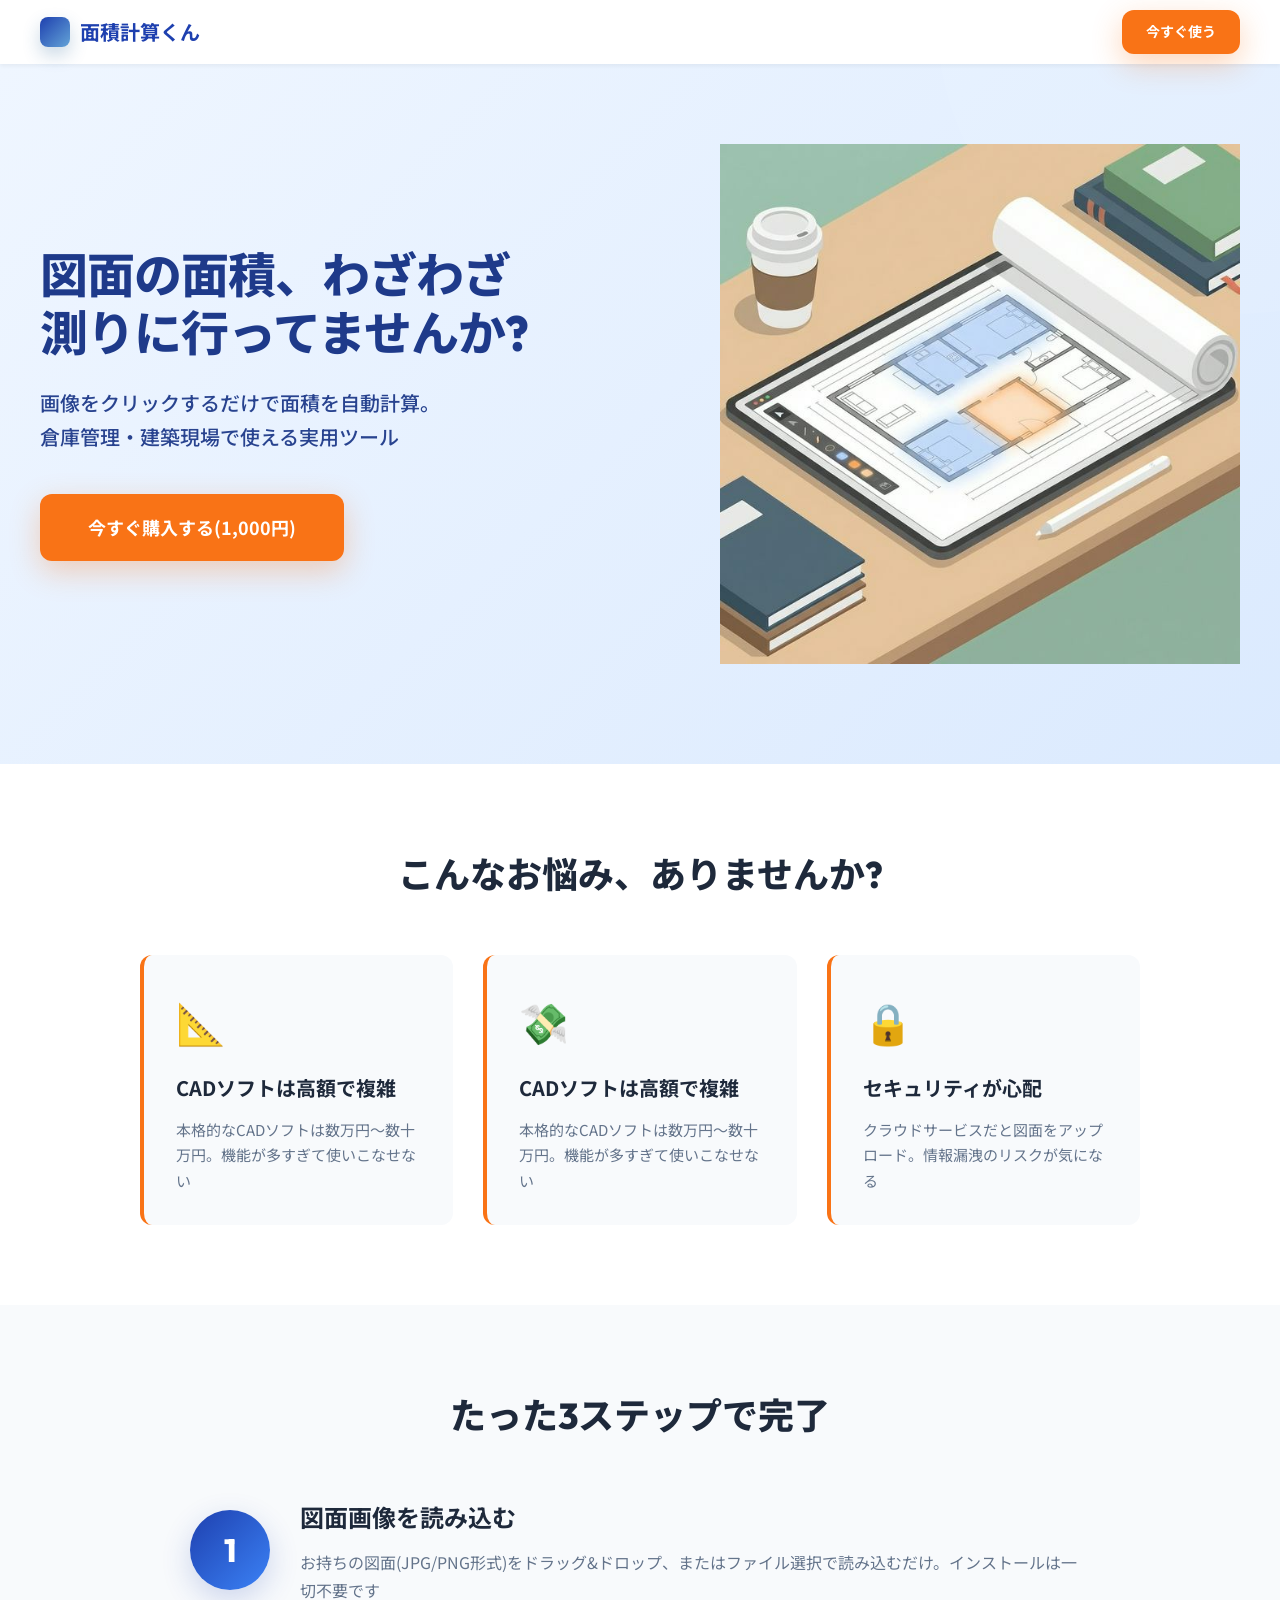
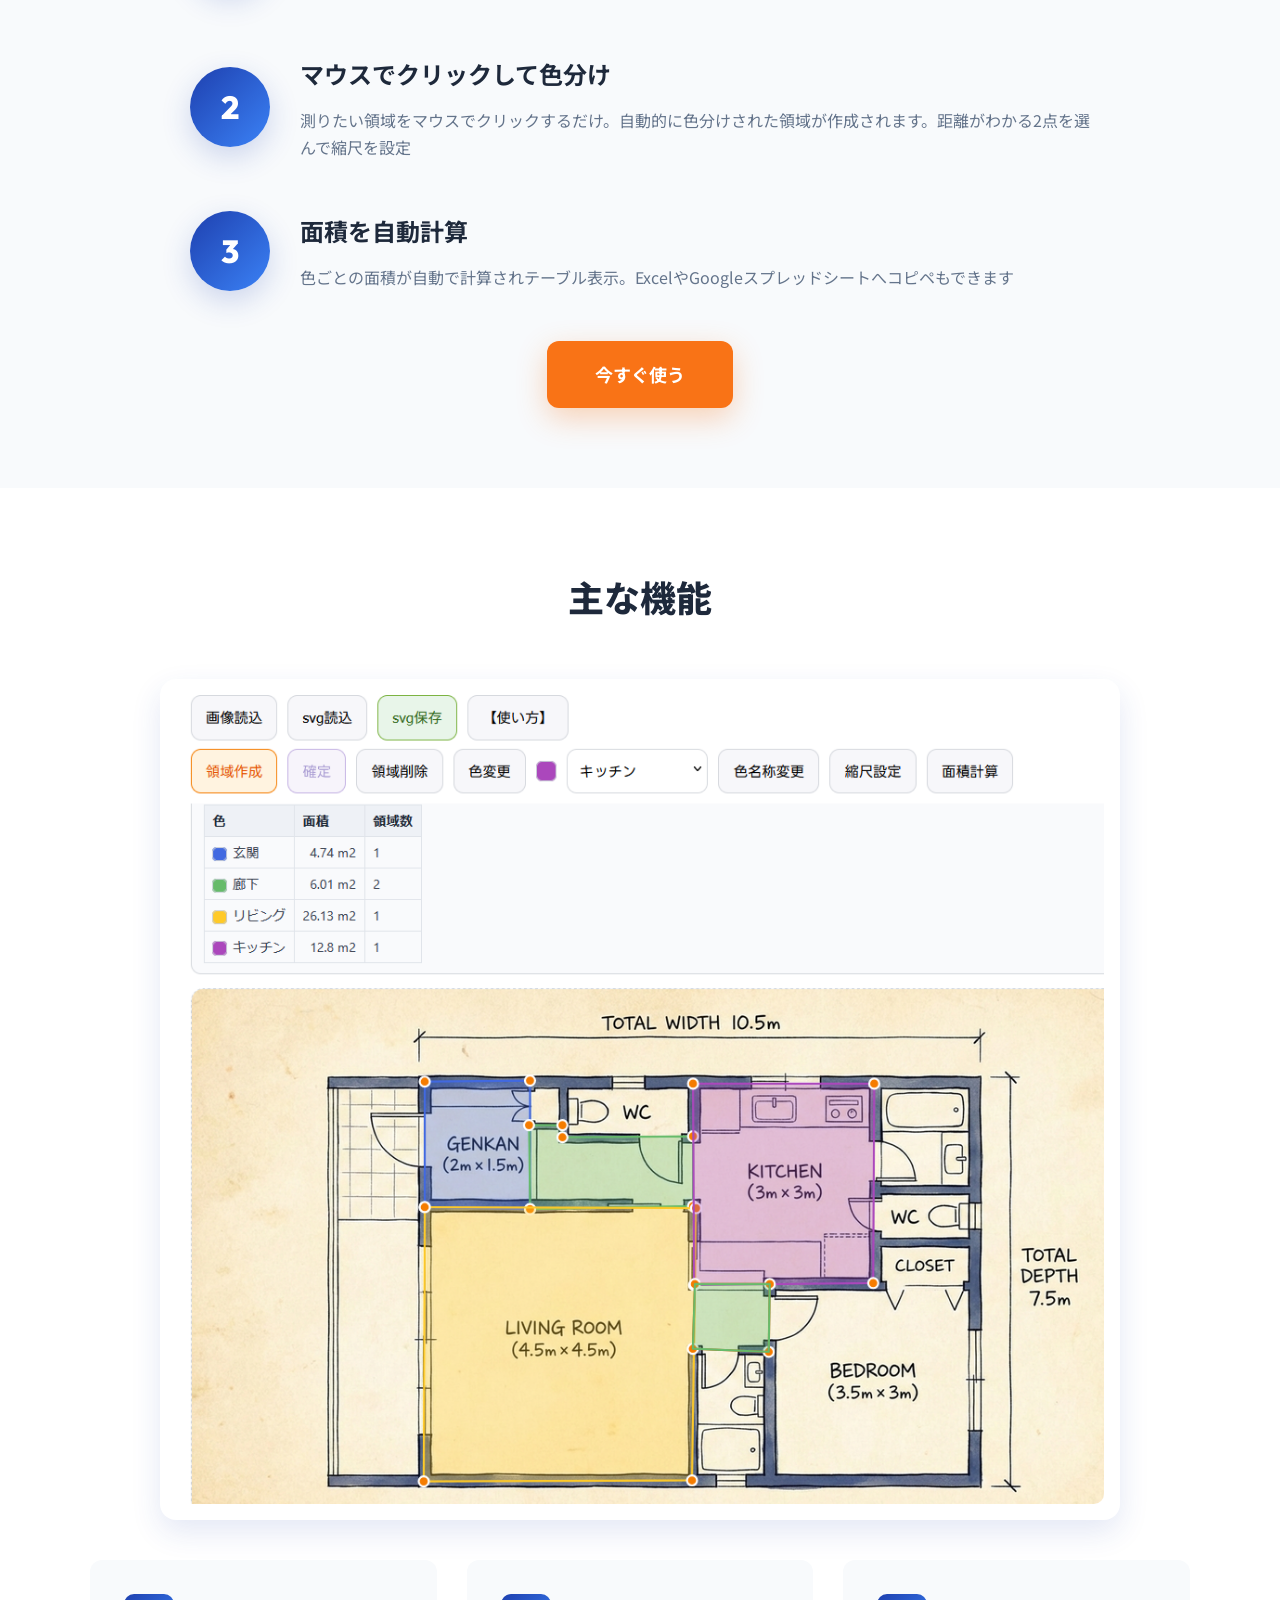
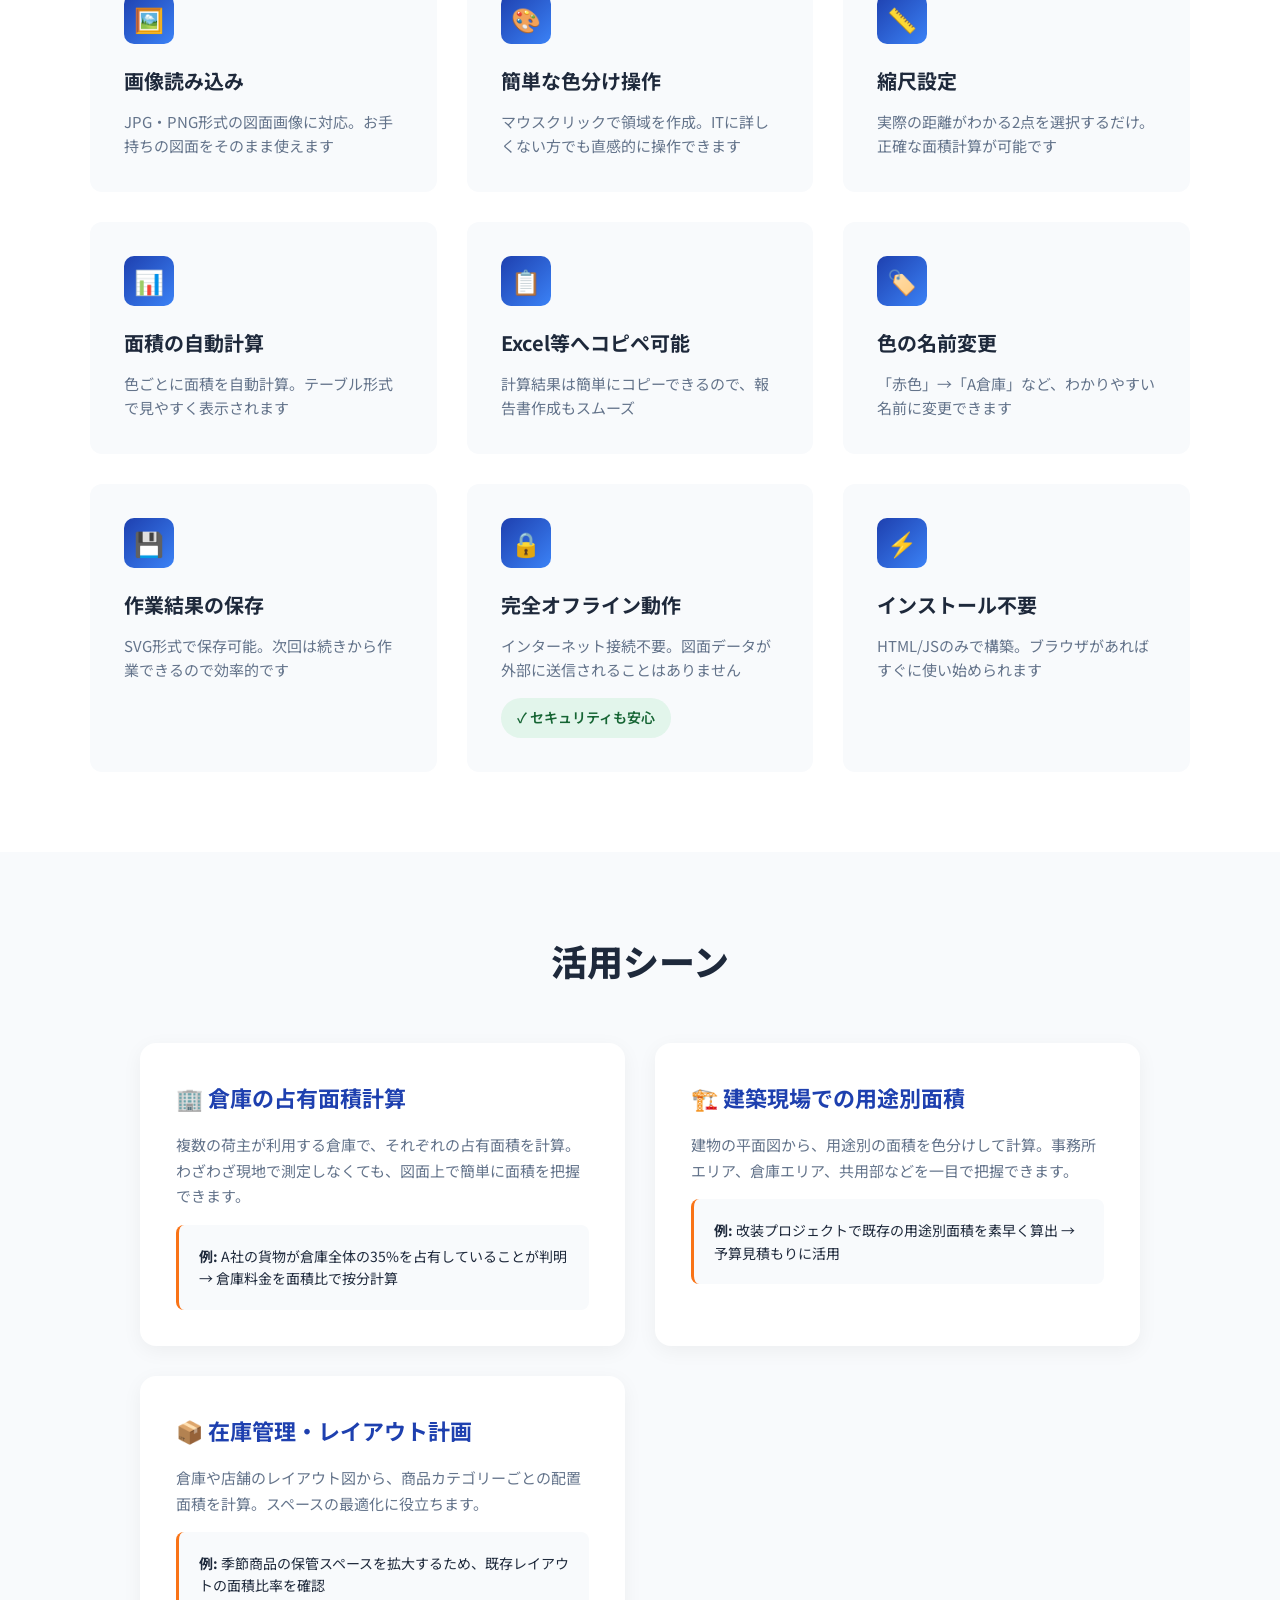
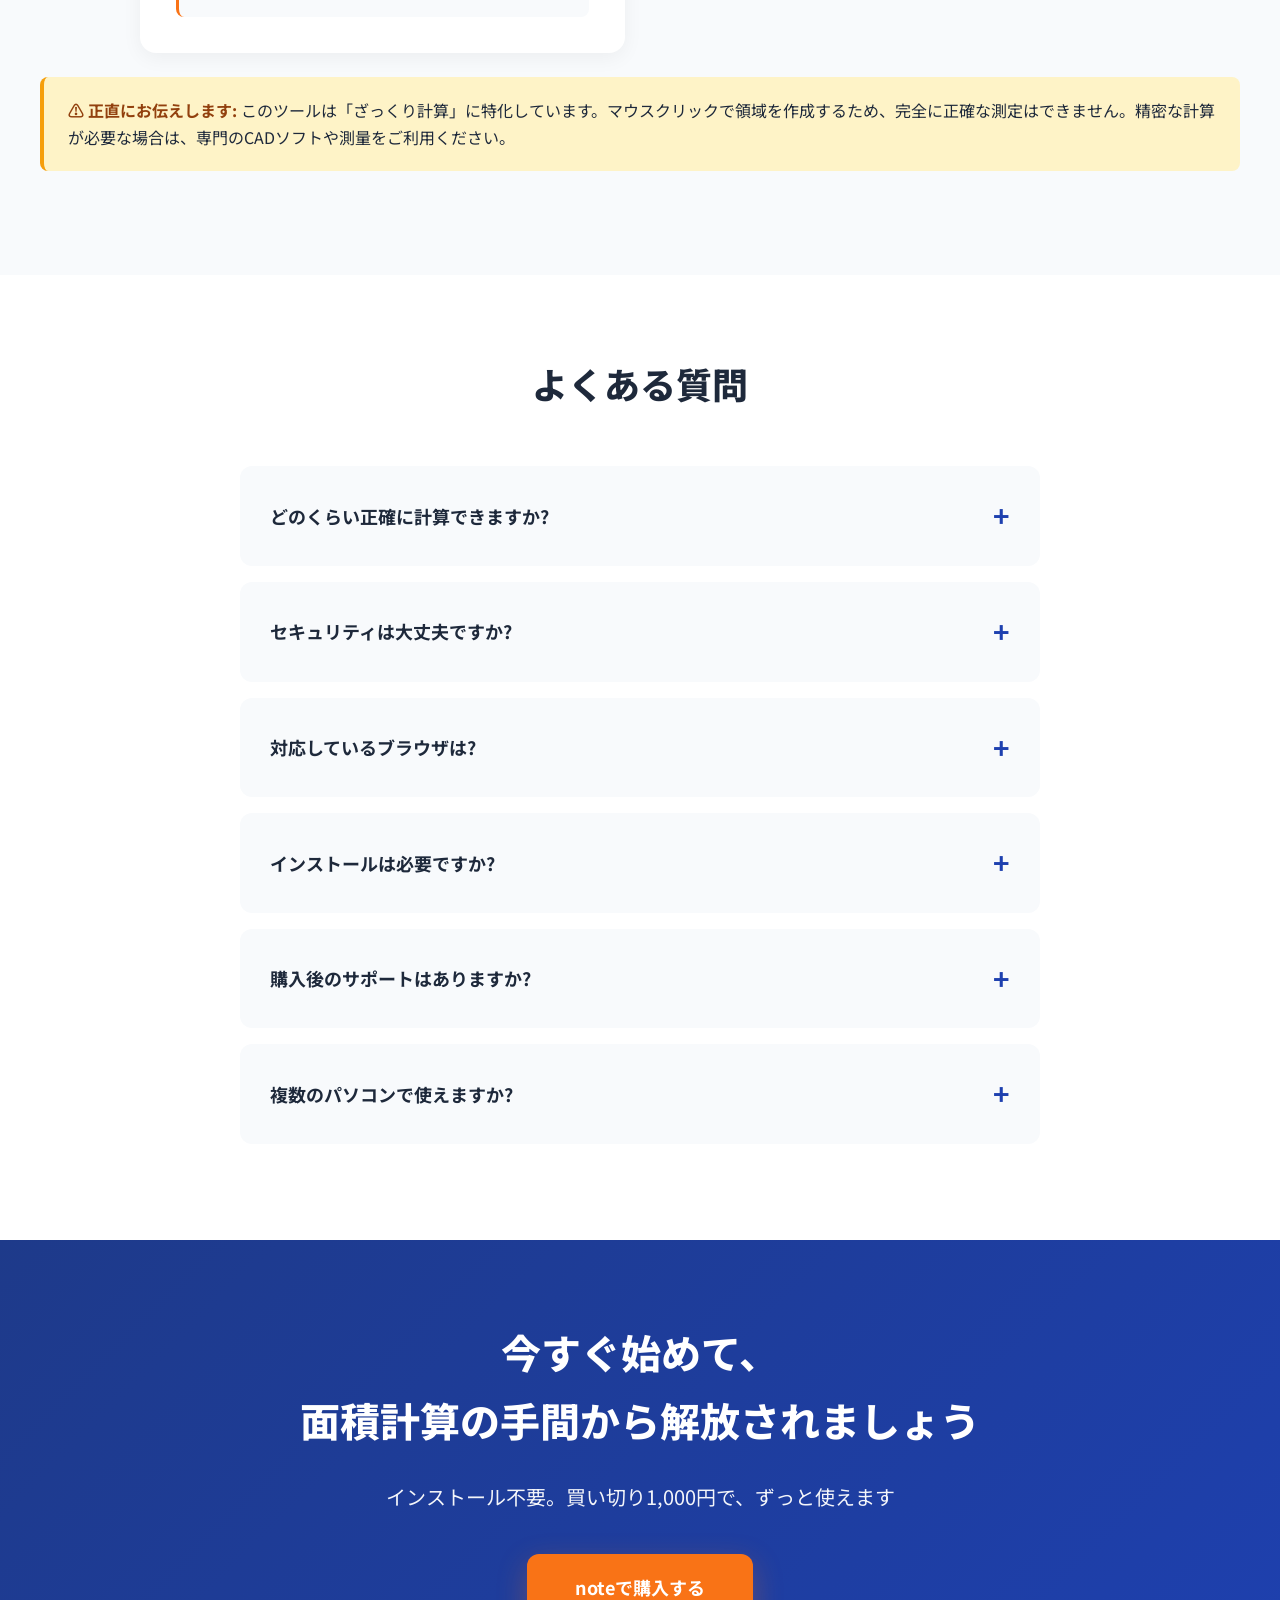
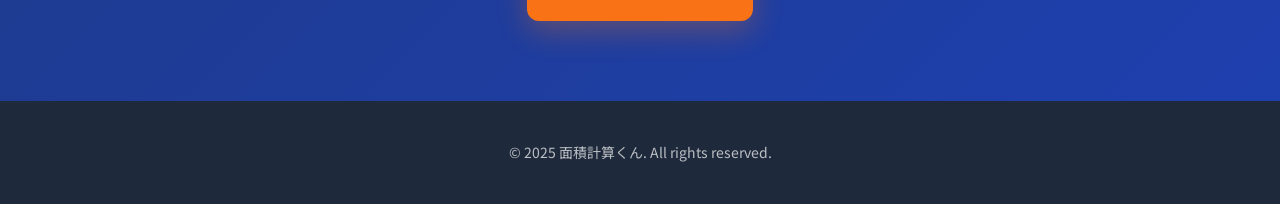
==== index.html @ c862a530 "1st commit" ====
﻿<!DOCTYPE html>
<html lang="ja">
<head>
    <meta charset="UTF-8">
    <meta name="viewport" content="width=device-width, initial-scale=1.0">
    <title>面積計算くん - クリックするだけで面積管理</title>
    <link href="https://fonts.googleapis.com/css2?family=Noto+Sans+JP:wght@400;500;700;900&family=Outfit:wght@600;800&display=swap" rel="stylesheet">
    <link rel="stylesheet" href="style.css">
</head>
<body>
    <header>
    <div class="container">
        <div class="brand">
            <span class="brand-mark"></span>
            面積計算くん
        </div>
        <a href="https://note.com/rom_nt/n/n052481c26ba8" class="cta-button" target="_blank" rel="noopener noreferrer">今すぐ使う</a>
    </div>
  </header>
    <!-- Hero Section -->
    <section class="hero">
        <div class="container">
            <div class="hero-layout">
                <div class="hero-content">
                    <!--<div class="hero-tag">🚀 インストール不要・すぐに使える</div>-->
                    <h1>図面の面積、わざわざ<br>測りに行ってませんか?</h1>
                    <p class="hero-subtitle">画像をクリックするだけで面積を自動計算。<br>倉庫管理・建築現場で使える実用ツール</p>
                    <a href="https://note.com/rom_nt/n/n052481c26ba8" class="cta-button" target="_blank" rel="noopener noreferrer">今すぐ購入する(1,000円)</a>
                </div>
                <div class="hero-visual">
                    <img src="images/イメージイラスト.png" alt="面積計算くんのイメージイラスト">
                </div>
            </div>
        </div>
    </section>

    <!-- Problem Section -->
    <section class="problem-section">
        <div class="container">
            <h2 class="section-title">こんなお悩み、ありませんか?</h2>
            <div class="problems-grid">
                <div class="problem-card">
                    <div class="problem-icon">📐</div>
                    <h3 class="problem-title">CADソフトは高額で複雑</h3>
                    <p class="problem-text">本格的なCADソフトは数万円〜数十万円。機能が多すぎて使いこなせない</p>
                </div>
                <div class="problem-card">
                    <div class="problem-icon">💸</div>
                    <h3 class="problem-title">CADソフトは高額で複雑</h3>
                    <p class="problem-text">本格的なCADソフトは数万円〜数十万円。機能が多すぎて使いこなせない</p>
                </div>
                <div class="problem-card">
                    <div class="problem-icon">🔒</div>
                    <h3 class="problem-title">セキュリティが心配</h3>
                    <p class="problem-text">クラウドサービスだと図面をアップロード。情報漏洩のリスクが気になる</p>
                </div>
            </div>
        </div>
    </section>

    <!-- How It Works -->
    <section class="how-section">
        <div class="container">
            <h2 class="section-title">たった3ステップで完了</h2>
            <div class="steps">
                <div class="step">
                    <div class="step-number">1</div>
                    <div class="step-content">
                        <h3>図面画像を読み込む</h3>
                        <p>お持ちの図面(JPG/PNG形式)をドラッグ&ドロップ、またはファイル選択で読み込むだけ。インストールは一切不要です</p>
                    </div>
                </div>
                <div class="step">
                    <div class="step-number">2</div>
                    <div class="step-content">
                        <h3>マウスでクリックして色分け</h3>
                        <p>測りたい領域をマウスでクリックするだけ。自動的に色分けされた領域が作成されます。距離がわかる2点を選んで縮尺を設定</p>
                    </div>
                </div>
                <div class="step">
                    <div class="step-number">3</div>
                    <div class="step-content">
                        <h3>面積を自動計算</h3>
                        <p>色ごとの面積が自動で計算されテーブル表示。ExcelやGoogleスプレッドシートへコピペもできます</p>
                    </div>
                </div>
            </div>
            <a href="https://note.com/rom_nt/n/n052481c26ba8" class="cta-button" target="_blank" rel="noopener noreferrer">今すぐ使う</a>
        </div>
    </section>

    <!-- Features -->
    <section class="features-section">
        <div class="container">
            <h2 class="section-title">主な機能</h2>
            <div class="how-intro-image">
                <img src="images/スクリーンショット.png" alt="面積計算くんの操作スクリーンショット">
            </div>
            <div class="features-grid">
                <div class="feature-card">
                    <div class="feature-icon">🖼️</div>
                    <h3>画像読み込み</h3>
                    <p>JPG・PNG形式の図面画像に対応。お手持ちの図面をそのまま使えます</p>
                </div>
                <div class="feature-card">
                    <div class="feature-icon">🎨</div>
                    <h3>簡単な色分け操作</h3>
                    <p>マウスクリックで領域を作成。ITに詳しくない方でも直感的に操作できます</p>
                </div>
                <div class="feature-card">
                    <div class="feature-icon">📏</div>
                    <h3>縮尺設定</h3>
                    <p>実際の距離がわかる2点を選択するだけ。正確な面積計算が可能です</p>
                </div>
                <div class="feature-card">
                    <div class="feature-icon">📊</div>
                    <h3>面積の自動計算</h3>
                    <p>色ごとに面積を自動計算。テーブル形式で見やすく表示されます</p>
                </div>
                <div class="feature-card">
                    <div class="feature-icon">📋</div>
                    <h3>Excel等へコピペ可能</h3>
                    <p>計算結果は簡単にコピーできるので、報告書作成もスムーズ</p>
                </div>
                <div class="feature-card">
                    <div class="feature-icon">🏷️</div>
                    <h3>色の名前変更</h3>
                    <p>「赤色」→「A倉庫」など、わかりやすい名前に変更できます</p>
                </div>
                <div class="feature-card">
                    <div class="feature-icon">💾</div>
                    <h3>作業結果の保存</h3>
                    <p>SVG形式で保存可能。次回は続きから作業できるので効率的です</p>
                </div>
                <div class="feature-card">
                    <div class="feature-icon">🔒</div>
                    <h3>完全オフライン動作</h3>
                    <p>インターネット接続不要。図面データが外部に送信されることはありません</p>
                    <div class="security-badge">
                        ✓ セキュリティも安心
                    </div>
		</div>
                <div class="feature-card">
                    <div class="feature-icon">⚡</div>
                    <h3>インストール不要</h3>
                    <p>HTML/JSのみで構築。ブラウザがあればすぐに使い始められます</p>
                </div>
            </div>
        </div>
    </section>

    <!-- Use Cases -->
    <section class="usecase-section">
        <div class="container">
            <h2 class="section-title">活用シーン</h2>
            <div class="usecase-grid">
                <div class="usecase-card">
                    <h3>🏢 倉庫の占有面積計算</h3>
                    <p>複数の荷主が利用する倉庫で、それぞれの占有面積を計算。わざわざ現地で測定しなくても、図面上で簡単に面積を把握できます。</p>
                    <div class="usecase-example">
                        <strong>例:</strong> A社の貨物が倉庫全体の35%を占有していることが判明 → 倉庫料金を面積比で按分計算
                    </div>
                </div>
                <div class="usecase-card">
                    <h3>🏗️ 建築現場での用途別面積</h3>
                    <p>建物の平面図から、用途別の面積を色分けして計算。事務所エリア、倉庫エリア、共用部などを一目で把握できます。</p>
                    <div class="usecase-example">
                        <strong>例:</strong> 改装プロジェクトで既存の用途別面積を素早く算出 → 予算見積もりに活用
                    </div>
                </div>
                <div class="usecase-card">
                    <h3>📦 在庫管理・レイアウト計画</h3>
                    <p>倉庫や店舗のレイアウト図から、商品カテゴリーごとの配置面積を計算。スペースの最適化に役立ちます。</p>
                    <div class="usecase-example">
                        <strong>例:</strong> 季節商品の保管スペースを拡大するため、既存レイアウトの面積比率を確認
                    </div>
                </div>
            </div>
            <div class="highlight-box">
                <strong>⚠️ 正直にお伝えします:</strong> このツールは「ざっくり計算」に特化しています。マウスクリックで領域を作成するため、完全に正確な測定はできません。精密な計算が必要な場合は、専門のCADソフトや測量をご利用ください。
            </div>
    </section>

    <!-- FAQ -->
    <section class="faq-section">
        <div class="container">
            <h2 class="section-title">よくある質問</h2>
            <div class="faq-container">
                <div class="faq-item">
                    <div class="faq-question">どのくらい正確に計算できますか?</div>
                    <div class="faq-answer">
                        <div class="faq-answer-content">
                            マウスクリックで領域を作成するため、完全に正確な計算はできません。「ざっくり面積を把握したい」「概算で十分」という用途に適しています。精密な測定が必要な場合は、専門のCADソフトや実測をおすすめします。</div>
                        </div>
                </div>
                <div class="faq-item">
                    <div class="faq-question">セキュリティは大丈夫ですか?</div>
                    <div class="faq-answer">
                        <div class="faq-answer-content">
                            完全オフラインで動作するため、図面データがインターネット上に送信されることは一切ありません。お使いのパソコン内だけで処理が完結します。機密性の高い図面でも安心してご利用いただけます。</div>
                        </div>
                </div>
                <div class="faq-item">
                    <div class="faq-question">対応しているブラウザは?</div>
                    <div class="faq-answer">
                        <div class="faq-answer-content">
                            Chrome、Edge、Firefox、Safariなど、主要なモダンブラウザに対応しています。</div>
                        </div>
                </div>
                <div class="faq-item">
                    <div class="faq-question">インストールは必要ですか?</div>
                    <div class="faq-answer">
                        <div class="faq-answer-content">
                            インストールは一切不要です。HTMLファイルをダウンロードして、ブラウザで開くだけですぐに使い始められます。</div>
                        </div>
                </div>
                <div class="faq-item">
                    <div class="faq-question">購入後のサポートはありますか?</div>
                    <div class="faq-answer">
                        <div class="faq-answer-content">
                            noteの購入ページから質問を受け付けています。基本的な使い方については、ツール内にヘルプも用意しています。</div>
                        </div>
                </div>
                <div class="faq-item">
                    <div class="faq-question">複数のパソコンで使えますか?</div>
                    <div class="faq-answer">
                        <div class="faq-answer-content">
                            はい、購入者ご本人であれば、複数のパソコンでご利用いただけます。ただし、第三者への配布や販売は禁止されています。</div>
                        </div>
                </div>
            </div>
        </div>
    </section>

    <!-- Final CTA -->
    <section class="cta-section">
        <div class="container">
            <h2>今すぐ始めて、<br>面積計算の手間から解放されましょう</h2>
            <p>インストール不要。買い切り1,000円で、ずっと使えます</p>
            <a href="https://note.com/rom_nt/n/n052481c26ba8" class="cta-button" target="_blank" rel="noopener noreferrer">noteで購入する</a>
        </div>
    </section>

    <!-- Footer -->
    <footer>
        <div class="container">
            <p>&copy; 2025 面積計算くん. All rights reserved.</p>
        </div>
    </footer>

    <script>
        // FAQ toggle
        document.querySelectorAll('.faq-question').forEach(question => {
            question.addEventListener('click', () => {
                const item = question.parentElement;
                item.classList.toggle('active');
            });
        });

        // Smooth scroll for anchor links
        document.querySelectorAll('a[href^="#"]').forEach(anchor => {
            anchor.addEventListener('click', function (e) {
                e.preventDefault();
                const target = document.querySelector(this.getAttribute('href'));
                if (target) {
                    target.scrollIntoView({
                        behavior: 'smooth',
                        block: 'start'
                    });
                }
            });
        });

        // Scroll animations
        const observerOptions = {
            threshold: 0.1,
            rootMargin: '0px 0px -50px 0px'
        };

        const observer = new IntersectionObserver((entries) => {
            entries.forEach(entry => {
                if (entry.isIntersecting) {
                    entry.target.style.opacity = '1';
                    entry.target.style.transform = 'translateY(0)';
                }
            });
        }, observerOptions);

        document.querySelectorAll('.problem-card, .feature-card, .usecase-card').forEach(el => {
            el.style.opacity = '0';
            el.style.transform = 'translateY(20px)';
            el.style.transition = 'all 0.6s ease-out';
            observer.observe(el);
        });
    </script>
</body>
</html>
---- style.css ----
﻿:root {
            /*--primary: #1e40af;*/
            --primary: #1e40af;
            --primary-dark: #1e3a8a;
            --accent: #f97316;
            --accent-hover: #ea580c;
            --bg-light: #f8fafc;
            --bg-white: #ffffff;
            --text-dark: #1e293b;
            --text-gray: #64748b;
            --border: #e2e8f0;
        }

        * {
            margin: 0;
            padding: 0;
            box-sizing: border-box;
        }

        header {
            position: sticky;
            top: 0;
            background-color: white;
            box-shadow: 0 2px 4px rgba(0, 0, 0, 0.05);
            z-index: 1000;
        }
        header .container {
            display: flex;
            align-items: center;
            justify-content: space-between;
            padding: 10px 0;
        }
        header .cta-button {
            padding: 10px 24px;
            font-size: 14px;
        }
        .brand {
            display: inline-flex;
            align-items: center;
            gap: 10px;
            font-weight: 700;
            font-size: 20px;
            color: var(--primary);
        }

        .brand-mark {
            width: 30px;
            height: 30px;
            border-radius: 8px;
            background: linear-gradient(135deg, var(--primary), #63a3d7);
            box-shadow: 0 8px 18px rgba(31, 94, 145, 0.24);
        }
        body {
            font-family: 'Noto Sans JP', sans-serif;
            color: var(--text-dark);
            line-height: 1.7;
            background: var(--bg-light);
            overflow-x: hidden;
        }

        /* Hero Section */
        .hero {
            background: linear-gradient(135deg, #EFF6FF 0%, #DBEAFE 100%);
            color: var(--primary-dark);
            padding: 80px 20px 100px;
            position: relative;
            overflow: hidden;
        }

        .hero::before {
            content: '';
            position: absolute;
            top: -50%;
            right: -20%;
            width: 600px;
            height: 600px;
            background: rgba(255, 255, 255, 0.05);
            border-radius: 50%;
            animation: float 20s infinite ease-in-out;
        }

        @keyframes float {
            0%, 100% { transform: translate(0, 0) scale(1); }
            50% { transform: translate(-50px, 50px) scale(1.1); }
        }

        .container {
            max-width: 1200px;
            position: relative;
            margin: 0 auto;
            z-index: 1;
        }

        .hero-content {
            max-width: 700px;
            margin: 0;
            text-align: left;
            animation: fadeInUp 0.8s ease-out;
        }

        .hero-layout {
            display: grid;
            grid-template-columns: 1.1fr 0.9fr;
            gap: 40px;
            align-items: center;
        }

        .hero-visual {
            animation: fadeInUp 0.8s ease-out 0.2s backwards;
        }

        .hero-visual img {
            width: 100%;
            height: auto;
            display: block;
            max-width: 520px;
            margin-left: auto;
        }

        @keyframes fadeInUp {
            from {
                opacity: 0;
                transform: translateY(30px);
            }
            to {
                opacity: 1;
                transform: translateY(0);
            }
        }

        .hero-tag {
            display: inline-block;
            background: rgba(255, 255, 255, 0.2);
            padding: 8px 20px;
            border-radius: 30px;
            font-size: 14px;
            font-weight: 500;
            margin-bottom: 24px;
            backdrop-filter: blur(10px);
        }

        h1 {
            font-family: 'Outfit', 'Noto Sans JP', sans-serif;
            font-size: 48px;
            font-weight: 800;
            line-height: 1.2;
            margin-bottom: 24px;
            letter-spacing: -0.02em;
        }

        .hero-subtitle {
            font-size: 20px;
            opacity: 0.95;
            margin-bottom: 40px;
            font-weight: 500;
        }

        .cta-button {
            display: inline-block;
            background: var(--accent);
            color: white;
            padding: 18px 48px;
            border-radius: 12px;
            text-decoration: none;
            font-weight: 700;
            font-size: 18px;
            transition: all 0.3s ease;
            box-shadow: 0 10px 30px rgba(249, 115, 22, 0.3);
            border: none;
            cursor: pointer;
        }

        .cta-button:hover {
            background: var(--accent-hover);
            transform: translateY(-2px);
            box-shadow: 0 15px 40px rgba(249, 115, 22, 0.4);
        }

        .price-tag {
            display: block;
            margin-top: 16px;
            font-size: 16px;
            opacity: 0.9;
        }

        /* Screenshot */
        .hero-image {
            margin-top: 60px;
            animation: fadeInUp 0.8s ease-out 0.2s backwards;
        }

        .screenshot-box {
            background: white;
            border-radius: 16px;
            padding: 20px;
            box-shadow: 0 20px 60px rgba(30, 64, 175, 0.2);
            max-width: 900px;
            margin: 0 auto;
        }

        .screenshot-image {
            width: 100%;
            height: auto;
            border-radius: 8px;
            display: block;
        }

        .screenshot-placeholder {
            background: linear-gradient(135deg, #f1f5f9 0%, #e2e8f0 100%);
            border-radius: 8px;
            padding: 80px 20px;
            text-align: center;
            color: var(--text-gray);
            border: 2px dashed var(--border);
        }

        .screenshot-placeholder svg {
            width: 80px;
            height: 80px;
            margin-bottom: 16px;
            opacity: 0.5;
        }

        /* Problem Section */
        .problem-section {
            background: white;
            padding: 80px 20px;
        }

        .section-title {
            font-family: 'Outfit', 'Noto Sans JP', sans-serif;
            font-size: 36px;
            font-weight: 800;
            text-align: center;
            margin-bottom: 50px;
            color: var(--text-dark);
        }

        .problems-grid {
            display: grid;
            grid-template-columns: repeat(auto-fit, minmax(280px, 1fr));
            gap: 30px;
            max-width: 1000px;
            margin: 0 auto;
        }

        .problem-card {
            background: var(--bg-light);
            padding: 32px;
            border-radius: 12px;
            border-left: 4px solid var(--accent);
            transition: transform 0.3s ease;
        }

        .problem-card:hover {
            transform: translateY(-5px);
        }

        .problem-icon {
            font-size: 40px;
            margin-bottom: 16px;
        }

        .problem-title {
            font-size: 20px;
            font-weight: 700;
            margin-bottom: 12px;
            color: var(--text-dark);
        }

        .problem-text {
            color: var(--text-gray);
            font-size: 15px;
        }

        /* How It Works */
        .how-section {
            background: var(--bg-light);
            padding: 80px 20px;
        }

        .steps {
            max-width: 900px;
            margin: 0 auto;
        }

        .how-intro-image {
            max-width: 960px;
            margin: 0 auto 40px;
            background: var(--bg-white);
            border-radius: 16px;
            padding: 16px;
            box-shadow: 0 12px 30px rgba(30, 64, 175, 0.12);
        }

        .how-intro-image img {
            width: 100%;
            height: auto;
            display: block;
            border-radius: 10px;
        }

        .how-section .cta-button {
            display: block;
            width: fit-content;
            margin: 10px auto 0;
        }

        .step {
            display: flex;
            gap: 30px;
            margin-bottom: 50px;
            align-items: center;
            animation: fadeInUp 0.6s ease-out backwards;
        }

        .step:nth-child(1) { animation-delay: 0.1s; }
        .step:nth-child(2) { animation-delay: 0.2s; }
        .step:nth-child(3) { animation-delay: 0.3s; }

        .step-number {
            flex-shrink: 0;
            width: 80px;
            height: 80px;
            background: linear-gradient(135deg, var(--primary) 0%, #3b82f6 100%);
            color: white;
            border-radius: 50%;
            display: flex;
            align-items: center;
            justify-content: center;
            font-family: 'Outfit', sans-serif;
            font-size: 32px;
            font-weight: 800;
            box-shadow: 0 10px 30px rgba(30, 64, 175, 0.2);
        }

        .step-content h3 {
            font-size: 24px;
            font-weight: 700;
            margin-bottom: 12px;
            color: var(--text-dark);
        }

        .step-content p {
            color: var(--text-gray);
            font-size: 16px;
        }

        /* Features */
        .features-section {
            background: white;
            padding: 80px 20px;
        }

        .features-grid {
            display: grid;
            grid-template-columns: repeat(auto-fit, minmax(300px, 1fr));
            gap: 30px;
            max-width: 1100px;
            margin: 0 auto;
        }

        .feature-card {
            padding: 32px;
            border-radius: 12px;
            background: var(--bg-light);
            transition: all 0.3s ease;
            border: 2px solid transparent;
        }

        .feature-card:hover {
            border-color: var(--primary);
            transform: translateY(-5px);
            box-shadow: 0 10px 30px rgba(30, 64, 175, 0.1);
        }

        .feature-icon {
            width: 50px;
            height: 50px;
            background: linear-gradient(135deg, var(--primary) 0%, #3b82f6 100%);
            border-radius: 10px;
            display: flex;
            align-items: center;
            justify-content: center;
            margin-bottom: 20px;
            font-size: 24px;
        }

        .feature-card h3 {
            font-size: 20px;
            font-weight: 700;
            margin-bottom: 12px;
            color: var(--text-dark);
        }

        .feature-card p {
            color: var(--text-gray);
            font-size: 15px;
            line-height: 1.6;
        }

        /* Use Cases */
        .usecase-section {
            background: var(--bg-light);
            padding: 80px 20px;
        }

        .usecase-grid {
            display: grid;
            grid-template-columns: repeat(auto-fit, minmax(320px, 1fr));
            gap: 30px;
            max-width: 1000px;
            margin: 0 auto;
        }

        .usecase-card {
            background: white;
            padding: 36px;
            border-radius: 16px;
            box-shadow: 0 5px 20px rgba(0, 0, 0, 0.05);
        }

        .usecase-card h3 {
            font-size: 22px;
            font-weight: 700;
            margin-bottom: 16px;
            color: var(--primary);
        }

        .usecase-card p {
            color: var(--text-gray);
            margin-bottom: 16px;
            font-size: 15px;
        }

        .usecase-example {
            background: var(--bg-light);
            padding: 20px;
            border-radius: 8px;
            border-left: 3px solid var(--accent);
            font-size: 14px;
            color: var(--text-dark);
            line-height: 1.6;
        }

        /* FAQ */
        .faq-section {
            background: white;
            padding: 80px 20px;
        }

        .faq-container {
            max-width: 800px;
            margin: 0 auto;
        }

        .faq-item {
            background: var(--bg-light);
            margin-bottom: 16px;
            border-radius: 12px;
            overflow: hidden;
            border: 2px solid transparent;
            transition: all 0.3s ease;
        }

        .faq-item:hover {
            border-color: var(--primary);
        }

        .faq-question {
            padding: 24px 28px;
            font-weight: 700;
            font-size: 18px;
            color: var(--text-dark);
            cursor: pointer;
            display: flex;
            justify-content: space-between;
            align-items: center;
        }

        .faq-question::after {
            content: '+';
            font-size: 28px;
            color: var(--primary);
            transition: transform 0.3s ease;
        }

        .faq-item.active .faq-question::after {
            transform: rotate(45deg);
        }

        .faq-answer {
            max-height: 0;
            overflow: hidden;
            transition: max-height 0.3s ease;
        }

        .faq-item.active .faq-answer {
            max-height: 500px;
        }

        .faq-answer-content {
            padding: 0 28px 24px;
            color: var(--text-gray);
            line-height: 1.7;
        }

        /* CTA Section */
        .cta-section {
            background: linear-gradient(135deg, var(--primary-dark) 0%, var(--primary) 100%);
            color: white;
            padding: 80px 20px;
            text-align: center;
        }

        .cta-section h2 {
            font-family: 'Outfit', 'Noto Sans JP', sans-serif;
            font-size: 40px;
            font-weight: 800;
            margin-bottom: 24px;
        }

        .cta-section p {
            font-size: 20px;
            margin-bottom: 40px;
            opacity: 0.95;
        }

        /* Footer */
        footer {
            background: var(--text-dark);
            color: white;
            padding: 40px 20px;
            text-align: center;
        }

        footer p {
            opacity: 0.7;
            font-size: 14px;
        }

        /* Responsive */
        @media (max-width: 768px) {
            h1 {
                font-size: 36px;
            }

            .hero-layout {
                grid-template-columns: 1fr;
                gap: 28px;
            }

            .hero-content {
                margin: 0 auto;
                text-align: center;
            }

            .hero-visual img {
                margin: 0 auto;
                max-width: 440px;
            }

            .hero-subtitle {
                font-size: 18px;
            }

            .section-title {
                font-size: 28px;
            }

            .step {
                flex-direction: column;
                text-align: center;
            }

            .step-number {
                width: 60px;
                height: 60px;
                font-size: 24px;
            }

            .cta-section h2 {
                font-size: 32px;
            }
        }

        /* Highlight boxes */
        .highlight-box {
            background: #fef3c7;
            border-left: 4px solid #f59e0b;
            padding: 20px 24px;
            border-radius: 8px;
            margin: 24px 0;
        }

        .highlight-box strong {
            color: #92400e;
        }

        .security-badge {
            display: inline-flex;
            align-items: center;
            gap: 8px;
            background: rgba(34, 197, 94, 0.1);
            color: #166534;
            padding: 8px 16px;
            border-radius: 20px;
            font-size: 14px;
            font-weight: 600;
            margin-top: 16px;
        }
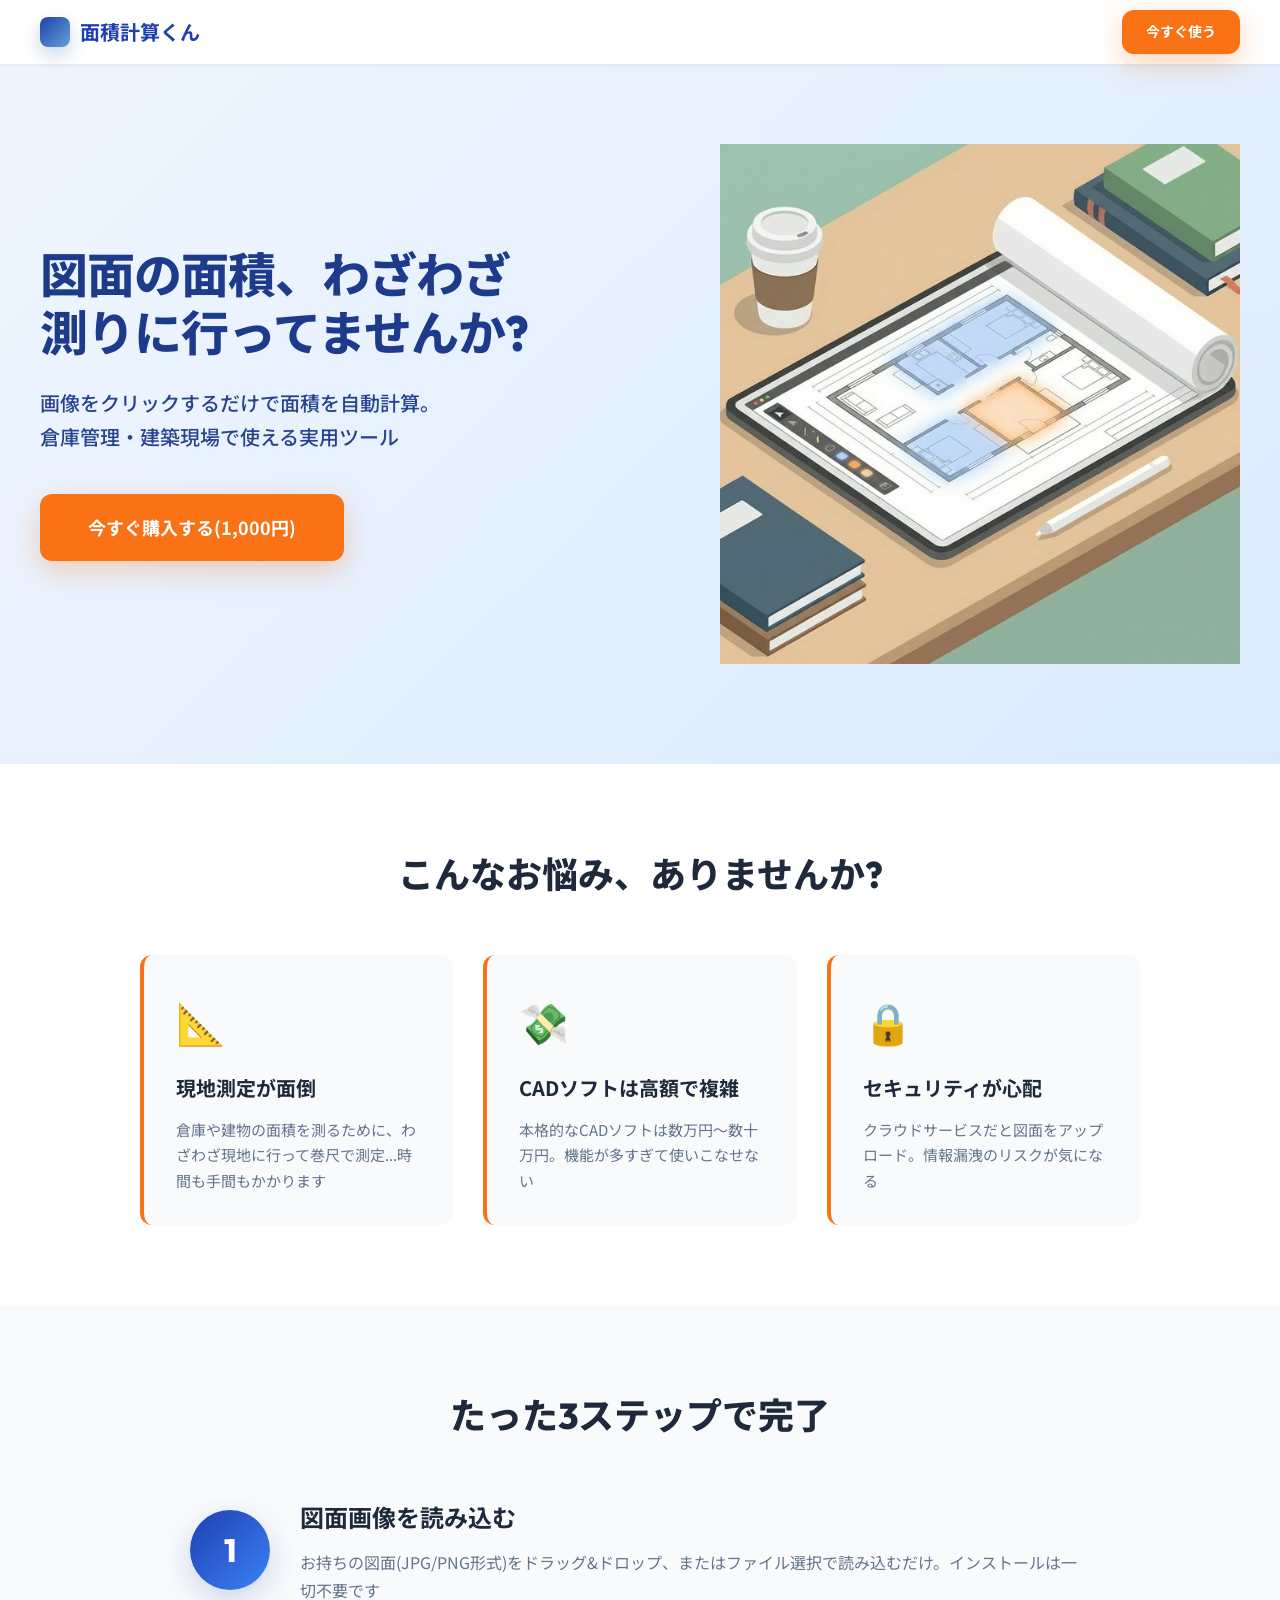
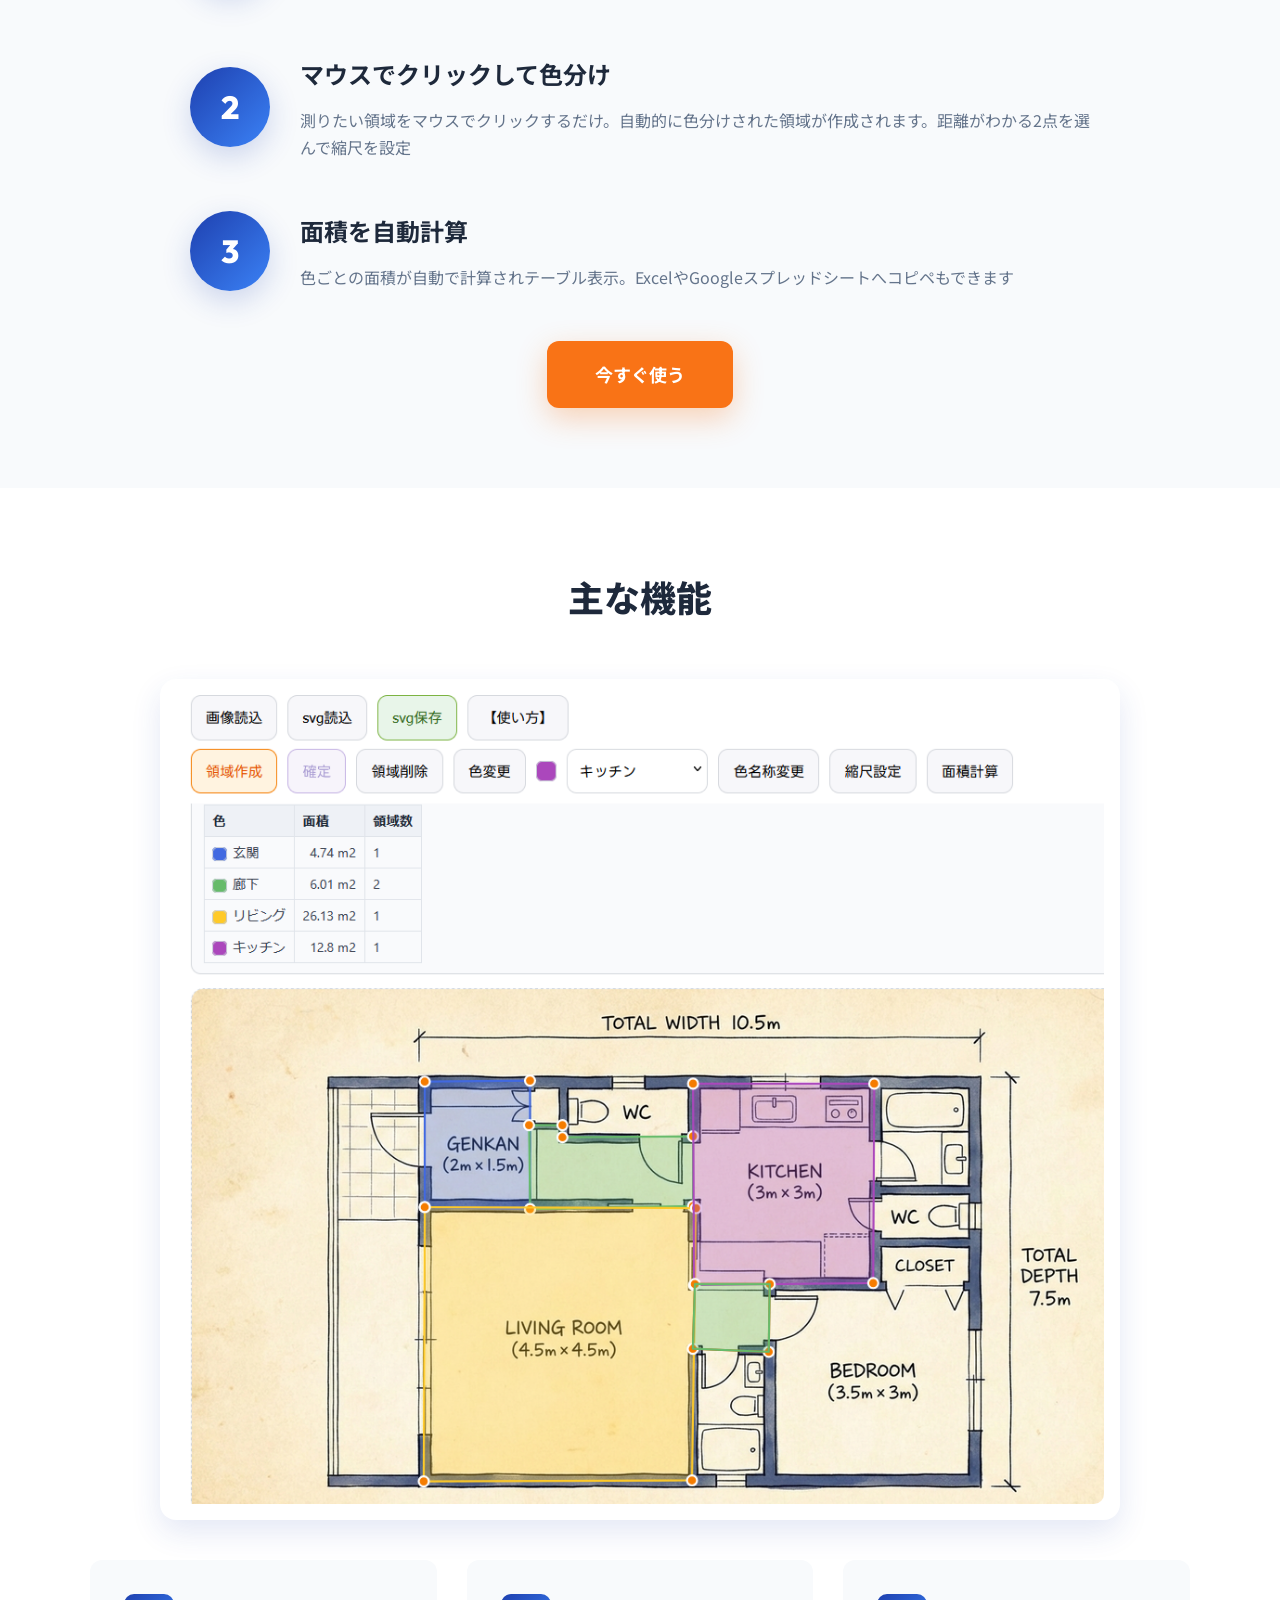
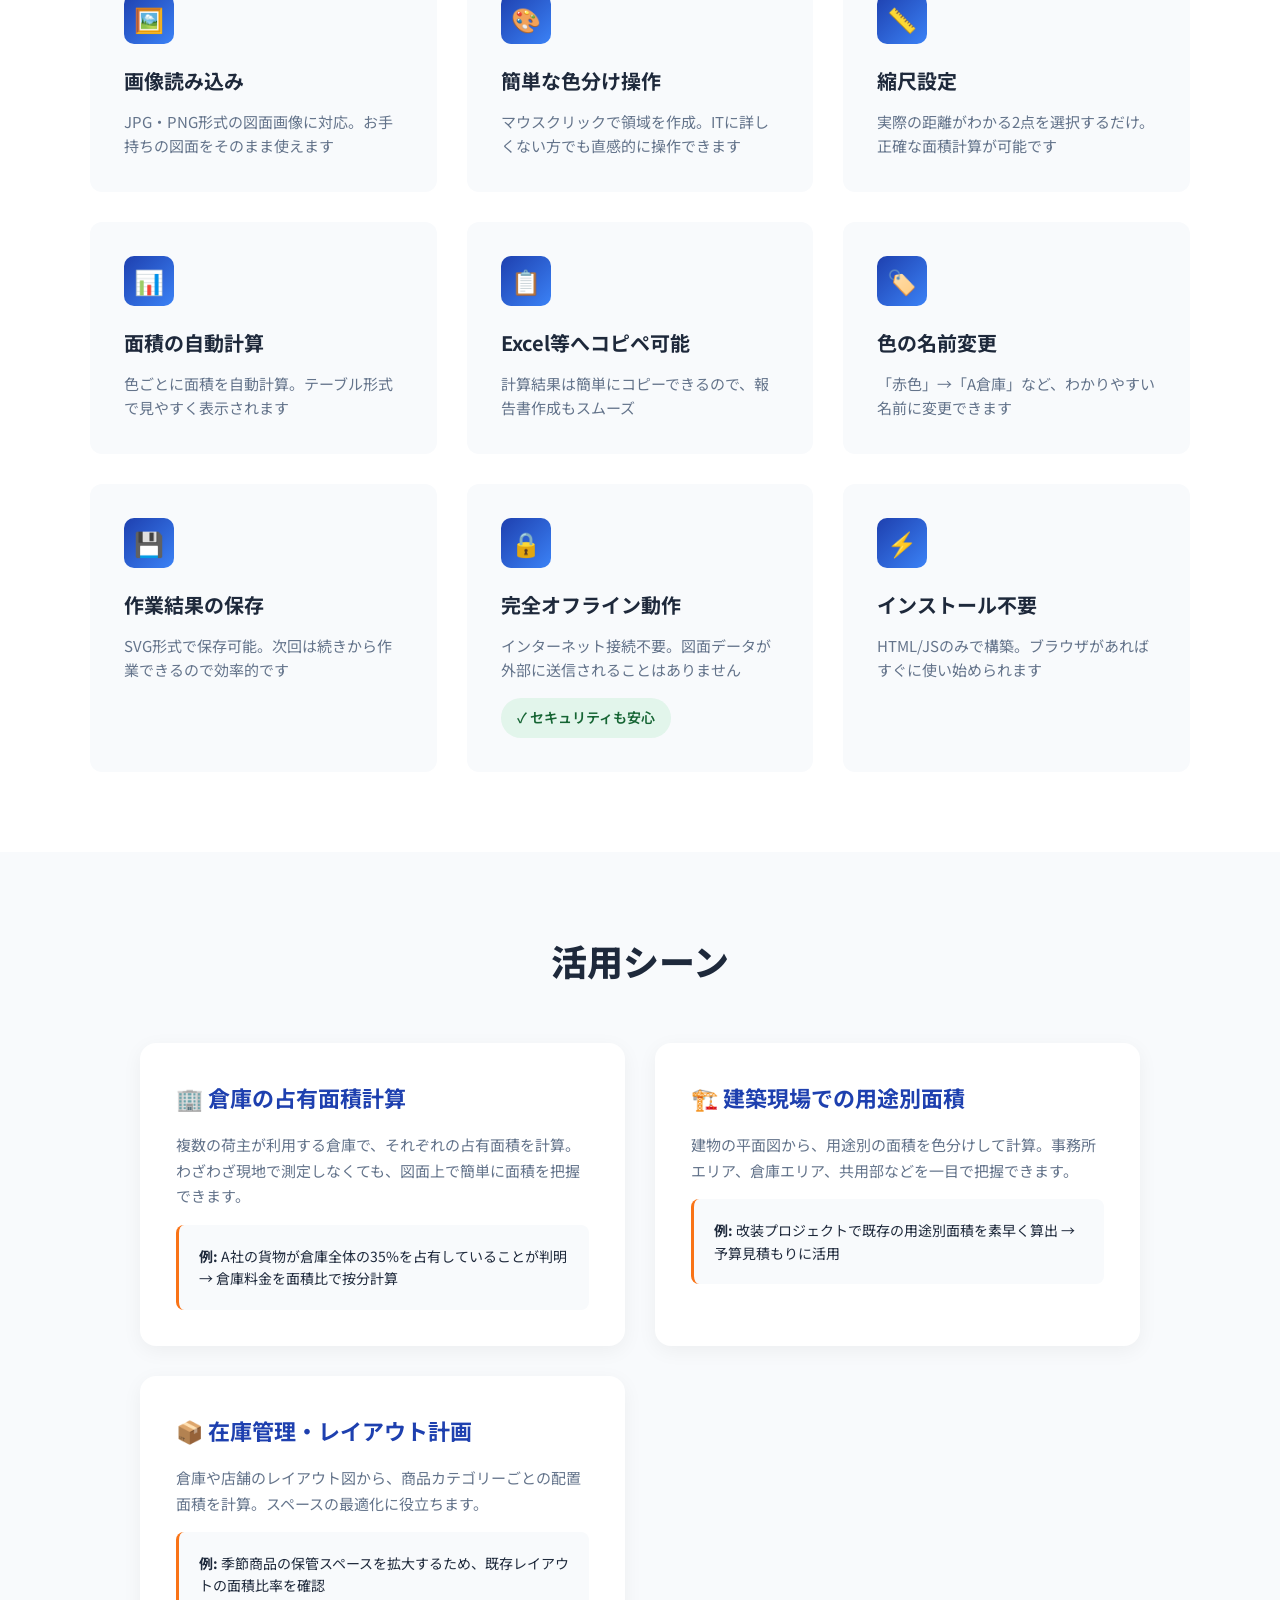
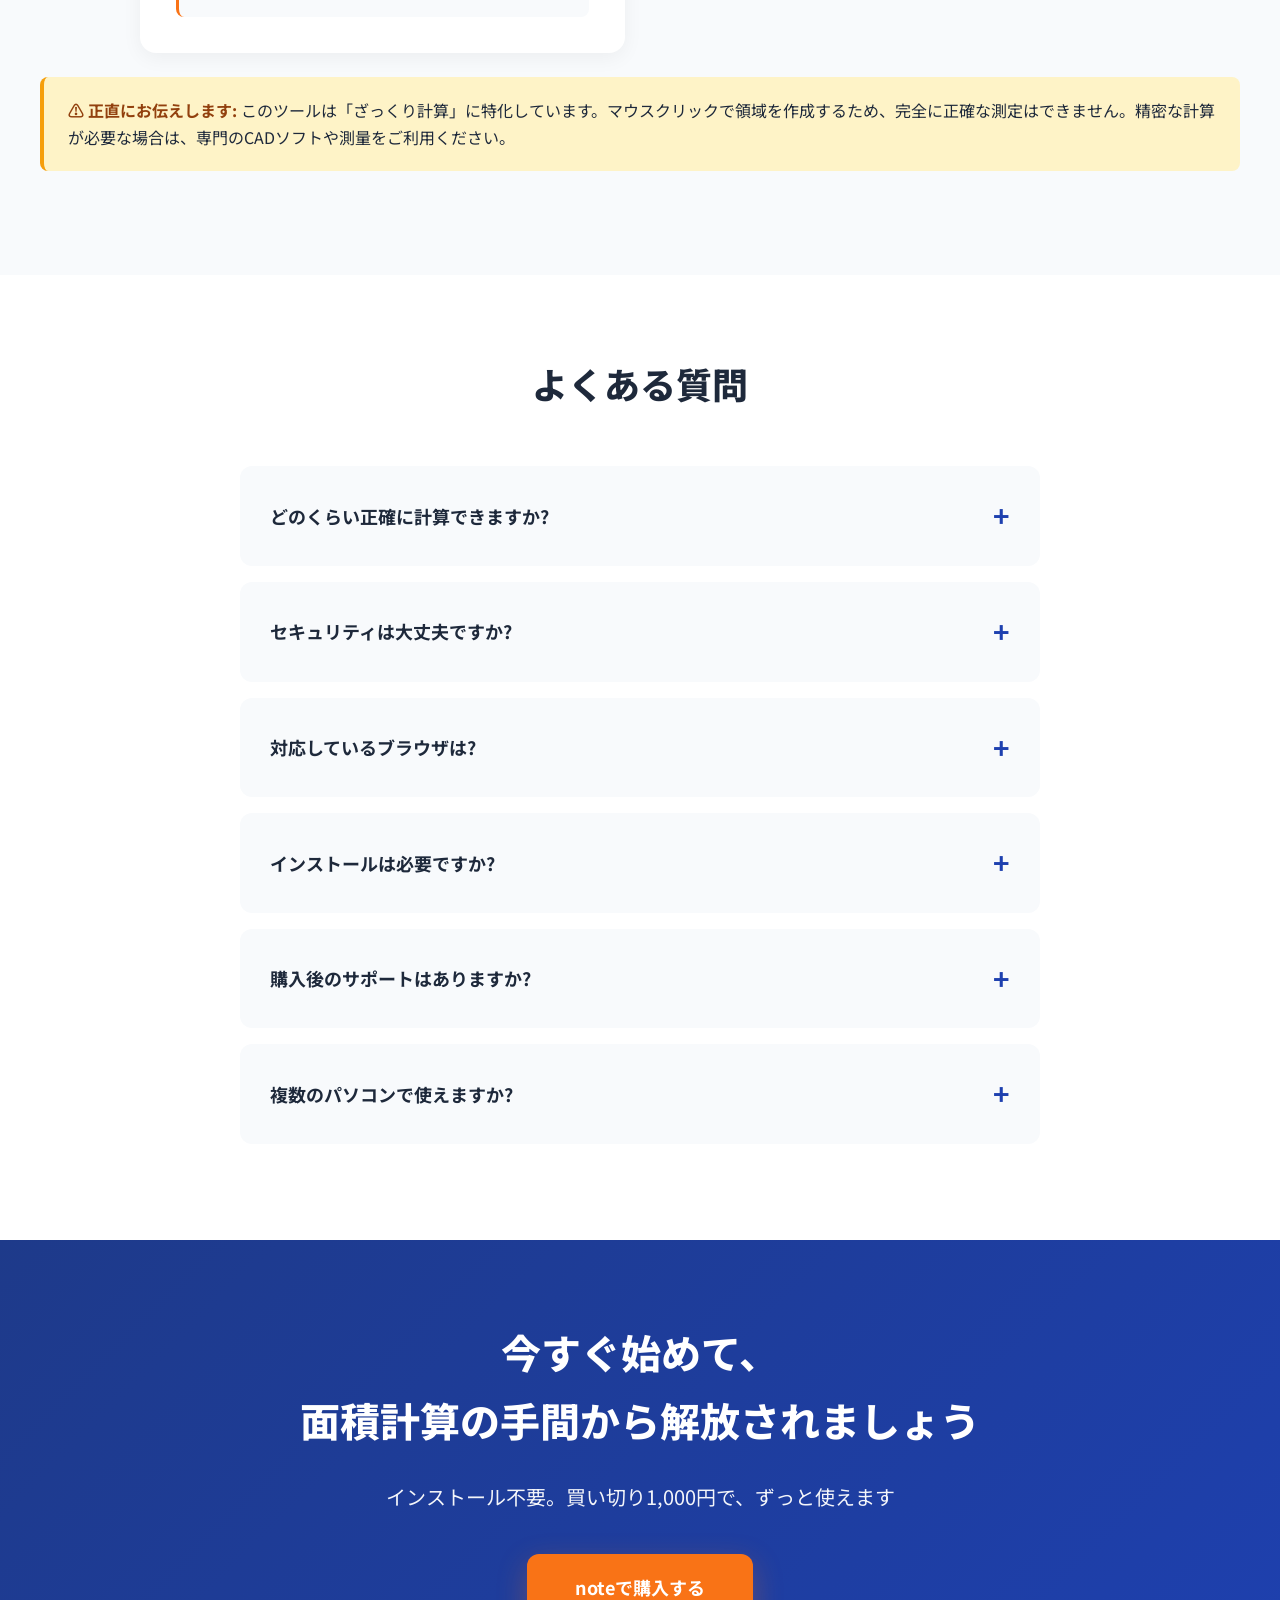
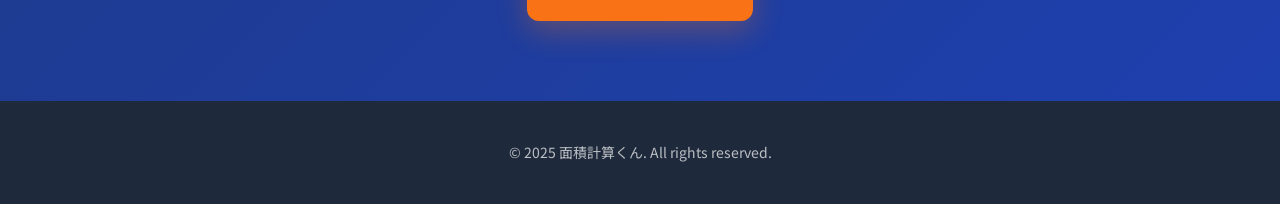
==== commit 63fde6e1: "ProbremSectionの誤字を修正" ====
--- a/index.html
+++ b/index.html
@@ -5,7 +5,7 @@
     <meta name="viewport" content="width=device-width, initial-scale=1.0">
     <title>面積計算くん - クリックするだけで面積管理</title>
     <link href="https://fonts.googleapis.com/css2?family=Noto+Sans+JP:wght@400;500;700;900&family=Outfit:wght@600;800&display=swap" rel="stylesheet">
-    <link rel="stylesheet" href="style.css">
+    <link rel="stylesheet" href="/css/style.css">
 </head>
 <body>
     <header>
@@ -41,8 +41,8 @@
             <div class="problems-grid">
                 <div class="problem-card">
                     <div class="problem-icon">📐</div>
-                    <h3 class="problem-title">CADソフトは高額で複雑</h3>
-                    <p class="problem-text">本格的なCADソフトは数万円〜数十万円。機能が多すぎて使いこなせない</p>
+                    <h3 class="problem-title">現地測定が面倒</h3>
+                    <p class="problem-text">倉庫や建物の面積を測るために、わざわざ現地に行って巻尺で測定...時間も手間もかかります</p>
                 </div>
                 <div class="problem-card">
                     <div class="problem-icon">💸</div>
--- a/css/style.css
+++ b/css/style.css
@@ -0,0 +1,610 @@
+﻿:root {
+            --primary: #1e40af;
+            --primary-dark: #1e3a8a;
+            --accent: #f97316;
+            --accent-hover: #ea580c;
+            --bg-light: #f8fafc;
+            --bg-white: #ffffff;
+            --text-dark: #1e293b;
+            --text-gray: #64748b;
+            --border: #e2e8f0;
+        }
+
+        * {
+            margin: 0;
+            padding: 0;
+            box-sizing: border-box;
+        }
+
+        header {
+            position: sticky;
+            top: 0;
+            background-color: white;
+            box-shadow: 0 2px 4px rgba(0, 0, 0, 0.05);
+            z-index: 1000;
+        }
+        header .container {
+            display: flex;
+            align-items: center;
+            justify-content: space-between;
+            padding: 10px 0;
+        }
+        header .cta-button {
+            padding: 10px 24px;
+            font-size: 14px;
+        }
+        .brand {
+            display: inline-flex;
+            align-items: center;
+            gap: 10px;
+            font-weight: 700;
+            font-size: 20px;
+            color: var(--primary);
+        }
+
+        .brand-mark {
+            width: 30px;
+            height: 30px;
+            border-radius: 8px;
+            background: linear-gradient(135deg, var(--primary), #63a3d7);
+            box-shadow: 0 8px 18px rgba(31, 94, 145, 0.24);
+        }
+        body {
+            font-family: 'Noto Sans JP', sans-serif;
+            color: var(--text-dark);
+            line-height: 1.7;
+            background: var(--bg-light);
+            overflow-x: hidden;
+        }
+
+        /* Hero Section */
+        .hero {
+            background: linear-gradient(135deg, #EFF6FF 0%, #DBEAFE 100%);
+            color: var(--primary-dark);
+            padding: 80px 20px 100px;
+            position: relative;
+            overflow: hidden;
+        }
+
+        .hero::before {
+            content: '';
+            position: absolute;
+            top: -50%;
+            right: -20%;
+            width: 600px;
+            height: 600px;
+            background: rgba(255, 255, 255, 0.05);
+            border-radius: 50%;
+            animation: float 20s infinite ease-in-out;
+        }
+
+        @keyframes float {
+            0%, 100% { transform: translate(0, 0) scale(1); }
+            50% { transform: translate(-50px, 50px) scale(1.1); }
+        }
+
+        .container {
+            max-width: 1200px;
+            position: relative;
+            margin: 0 auto;
+            z-index: 1;
+        }
+
+        .hero-content {
+            max-width: 700px;
+            margin: 0;
+            text-align: left;
+            animation: fadeInUp 0.8s ease-out;
+        }
+
+        .hero-layout {
+            display: grid;
+            grid-template-columns: 1.1fr 0.9fr;
+            gap: 40px;
+            align-items: center;
+        }
+
+        .hero-visual {
+            animation: fadeInUp 0.8s ease-out 0.2s backwards;
+        }
+
+        .hero-visual img {
+            width: 100%;
+            height: auto;
+            display: block;
+            max-width: 520px;
+            margin-left: auto;
+        }
+
+        @keyframes fadeInUp {
+            from {
+                opacity: 0;
+                transform: translateY(30px);
+            }
+            to {
+                opacity: 1;
+                transform: translateY(0);
+            }
+        }
+
+        .hero-tag {
+            display: inline-block;
+            background: rgba(255, 255, 255, 0.2);
+            padding: 8px 20px;
+            border-radius: 30px;
+            font-size: 14px;
+            font-weight: 500;
+            margin-bottom: 24px;
+            backdrop-filter: blur(10px);
+        }
+
+        h1 {
+            font-family: 'Outfit', 'Noto Sans JP', sans-serif;
+            font-size: 48px;
+            font-weight: 800;
+            line-height: 1.2;
+            margin-bottom: 24px;
+            letter-spacing: -0.02em;
+        }
+
+        .hero-subtitle {
+            font-size: 20px;
+            opacity: 0.95;
+            margin-bottom: 40px;
+            font-weight: 500;
+        }
+
+        .cta-button {
+            display: inline-block;
+            background: var(--accent);
+            color: white;
+            padding: 18px 48px;
+            border-radius: 12px;
+            text-decoration: none;
+            font-weight: 700;
+            font-size: 18px;
+            transition: all 0.3s ease;
+            box-shadow: 0 10px 30px rgba(249, 115, 22, 0.3);
+            border: none;
+            cursor: pointer;
+        }
+
+        .cta-button:hover {
+            background: var(--accent-hover);
+            transform: translateY(-2px);
+            box-shadow: 0 15px 40px rgba(249, 115, 22, 0.4);
+        }
+
+        .price-tag {
+            display: block;
+            margin-top: 16px;
+            font-size: 16px;
+            opacity: 0.9;
+        }
+
+        /* Screenshot */
+        .hero-image {
+            margin-top: 60px;
+            animation: fadeInUp 0.8s ease-out 0.2s backwards;
+        }
+
+        .screenshot-box {
+            background: white;
+            border-radius: 16px;
+            padding: 20px;
+            box-shadow: 0 20px 60px rgba(30, 64, 175, 0.2);
+            max-width: 900px;
+            margin: 0 auto;
+        }
+
+        .screenshot-image {
+            width: 100%;
+            height: auto;
+            border-radius: 8px;
+            display: block;
+        }
+
+        .screenshot-placeholder {
+            background: linear-gradient(135deg, #f1f5f9 0%, #e2e8f0 100%);
+            border-radius: 8px;
+            padding: 80px 20px;
+            text-align: center;
+            color: var(--text-gray);
+            border: 2px dashed var(--border);
+        }
+
+        .screenshot-placeholder svg {
+            width: 80px;
+            height: 80px;
+            margin-bottom: 16px;
+            opacity: 0.5;
+        }
+
+        /* Problem Section */
+        .problem-section {
+            background: white;
+            padding: 80px 20px;
+        }
+
+        .section-title {
+            font-family: 'Outfit', 'Noto Sans JP', sans-serif;
+            font-size: 36px;
+            font-weight: 800;
+            text-align: center;
+            margin-bottom: 50px;
+            color: var(--text-dark);
+        }
+
+        .problems-grid {
+            display: grid;
+            grid-template-columns: repeat(auto-fit, minmax(280px, 1fr));
+            gap: 30px;
+            max-width: 1000px;
+            margin: 0 auto;
+        }
+
+        .problem-card {
+            background: var(--bg-light);
+            padding: 32px;
+            border-radius: 12px;
+            border-left: 4px solid var(--accent);
+            transition: transform 0.3s ease;
+        }
+
+        .problem-card:hover {
+            transform: translateY(-5px);
+        }
+
+        .problem-icon {
+            font-size: 40px;
+            margin-bottom: 16px;
+        }
+
+        .problem-title {
+            font-size: 20px;
+            font-weight: 700;
+            margin-bottom: 12px;
+            color: var(--text-dark);
+        }
+
+        .problem-text {
+            color: var(--text-gray);
+            font-size: 15px;
+        }
+
+        /* How It Works */
+        .how-section {
+            background: var(--bg-light);
+            padding: 80px 20px;
+        }
+
+        .steps {
+            max-width: 900px;
+            margin: 0 auto;
+        }
+
+        .how-intro-image {
+            max-width: 960px;
+            margin: 0 auto 40px;
+            background: var(--bg-white);
+            border-radius: 16px;
+            padding: 16px;
+            box-shadow: 0 12px 30px rgba(30, 64, 175, 0.12);
+        }
+
+        .how-intro-image img {
+            width: 100%;
+            height: auto;
+            display: block;
+            border-radius: 10px;
+        }
+
+        .how-section .cta-button {
+            display: block;
+            width: fit-content;
+            margin: 10px auto 0;
+        }
+
+        .step {
+            display: flex;
+            gap: 30px;
+            margin-bottom: 50px;
+            align-items: center;
+            animation: fadeInUp 0.6s ease-out backwards;
+        }
+
+        .step:nth-child(1) { animation-delay: 0.1s; }
+        .step:nth-child(2) { animation-delay: 0.2s; }
+        .step:nth-child(3) { animation-delay: 0.3s; }
+
+        .step-number {
+            flex-shrink: 0;
+            width: 80px;
+            height: 80px;
+            background: linear-gradient(135deg, var(--primary) 0%, #3b82f6 100%);
+            color: white;
+            border-radius: 50%;
+            display: flex;
+            align-items: center;
+            justify-content: center;
+            font-family: 'Outfit', sans-serif;
+            font-size: 32px;
+            font-weight: 800;
+            box-shadow: 0 10px 30px rgba(30, 64, 175, 0.2);
+        }
+
+        .step-content h3 {
+            font-size: 24px;
+            font-weight: 700;
+            margin-bottom: 12px;
+            color: var(--text-dark);
+        }
+
+        .step-content p {
+            color: var(--text-gray);
+            font-size: 16px;
+        }
+
+        /* Features */
+        .features-section {
+            background: white;
+            padding: 80px 20px;
+        }
+
+        .features-grid {
+            display: grid;
+            grid-template-columns: repeat(auto-fit, minmax(300px, 1fr));
+            gap: 30px;
+            max-width: 1100px;
+            margin: 0 auto;
+        }
+
+        .feature-card {
+            padding: 32px;
+            border-radius: 12px;
+            background: var(--bg-light);
+            transition: all 0.3s ease;
+            border: 2px solid transparent;
+        }
+
+        .feature-card:hover {
+            border-color: var(--primary);
+            transform: translateY(-5px);
+            box-shadow: 0 10px 30px rgba(30, 64, 175, 0.1);
+        }
+
+        .feature-icon {
+            width: 50px;
+            height: 50px;
+            background: linear-gradient(135deg, var(--primary) 0%, #3b82f6 100%);
+            border-radius: 10px;
+            display: flex;
+            align-items: center;
+            justify-content: center;
+            margin-bottom: 20px;
+            font-size: 24px;
+        }
+
+        .feature-card h3 {
+            font-size: 20px;
+            font-weight: 700;
+            margin-bottom: 12px;
+            color: var(--text-dark);
+        }
+
+        .feature-card p {
+            color: var(--text-gray);
+            font-size: 15px;
+            line-height: 1.6;
+        }
+
+        /* Use Cases */
+        .usecase-section {
+            background: var(--bg-light);
+            padding: 80px 20px;
+        }
+
+        .usecase-grid {
+            display: grid;
+            grid-template-columns: repeat(auto-fit, minmax(320px, 1fr));
+            gap: 30px;
+            max-width: 1000px;
+            margin: 0 auto;
+        }
+
+        .usecase-card {
+            background: white;
+            padding: 36px;
+            border-radius: 16px;
+            box-shadow: 0 5px 20px rgba(0, 0, 0, 0.05);
+        }
+
+        .usecase-card h3 {
+            font-size: 22px;
+            font-weight: 700;
+            margin-bottom: 16px;
+            color: var(--primary);
+        }
+
+        .usecase-card p {
+            color: var(--text-gray);
+            margin-bottom: 16px;
+            font-size: 15px;
+        }
+
+        .usecase-example {
+            background: var(--bg-light);
+            padding: 20px;
+            border-radius: 8px;
+            border-left: 3px solid var(--accent);
+            font-size: 14px;
+            color: var(--text-dark);
+            line-height: 1.6;
+        }
+
+        /* FAQ */
+        .faq-section {
+            background: white;
+            padding: 80px 20px;
+        }
+
+        .faq-container {
+            max-width: 800px;
+            margin: 0 auto;
+        }
+
+        .faq-item {
+            background: var(--bg-light);
+            margin-bottom: 16px;
+            border-radius: 12px;
+            overflow: hidden;
+            border: 2px solid transparent;
+            transition: all 0.3s ease;
+        }
+
+        .faq-item:hover {
+            border-color: var(--primary);
+        }
+
+        .faq-question {
+            padding: 24px 28px;
+            font-weight: 700;
+            font-size: 18px;
+            color: var(--text-dark);
+            cursor: pointer;
+            display: flex;
+            justify-content: space-between;
+            align-items: center;
+        }
+
+        .faq-question::after {
+            content: '+';
+            font-size: 28px;
+            color: var(--primary);
+            transition: transform 0.3s ease;
+        }
+
+        .faq-item.active .faq-question::after {
+            transform: rotate(45deg);
+        }
+
+        .faq-answer {
+            max-height: 0;
+            overflow: hidden;
+            transition: max-height 0.3s ease;
+        }
+
+        .faq-item.active .faq-answer {
+            max-height: 500px;
+        }
+
+        .faq-answer-content {
+            padding: 0 28px 24px;
+            color: var(--text-gray);
+            line-height: 1.7;
+        }
+
+        /* CTA Section */
+        .cta-section {
+            background: linear-gradient(135deg, var(--primary-dark) 0%, var(--primary) 100%);
+            color: white;
+            padding: 80px 20px;
+            text-align: center;
+        }
+
+        .cta-section h2 {
+            font-family: 'Outfit', 'Noto Sans JP', sans-serif;
+            font-size: 40px;
+            font-weight: 800;
+            margin-bottom: 24px;
+        }
+
+        .cta-section p {
+            font-size: 20px;
+            margin-bottom: 40px;
+            opacity: 0.95;
+        }
+
+        /* Footer */
+        footer {
+            background: var(--text-dark);
+            color: white;
+            padding: 40px 20px;
+            text-align: center;
+        }
+
+        footer p {
+            opacity: 0.7;
+            font-size: 14px;
+        }
+
+        /* Responsive */
+        @media (max-width: 768px) {
+            h1 {
+                font-size: 36px;
+            }
+
+            .hero-layout {
+                grid-template-columns: 1fr;
+                gap: 28px;
+            }
+
+            .hero-content {
+                margin: 0 auto;
+                text-align: center;
+            }
+
+            .hero-visual img {
+                margin: 0 auto;
+                max-width: 440px;
+            }
+
+            .hero-subtitle {
+                font-size: 18px;
+            }
+
+            .section-title {
+                font-size: 28px;
+            }
+
+            .step {
+                flex-direction: column;
+                text-align: center;
+            }
+
+            .step-number {
+                width: 60px;
+                height: 60px;
+                font-size: 24px;
+            }
+
+            .cta-section h2 {
+                font-size: 32px;
+            }
+        }
+
+        /* Highlight boxes */
+        .highlight-box {
+            background: #fef3c7;
+            border-left: 4px solid #f59e0b;
+            padding: 20px 24px;
+            border-radius: 8px;
+            margin: 24px 0;
+        }
+
+        .highlight-box strong {
+            color: #92400e;
+        }
+
+        .security-badge {
+            display: inline-flex;
+            align-items: center;
+            gap: 8px;
+            background: rgba(34, 197, 94, 0.1);
+            color: #166534;
+            padding: 8px 16px;
+            border-radius: 20px;
+            font-size: 14px;
+            font-weight: 600;
+            margin-top: 16px;
+        }
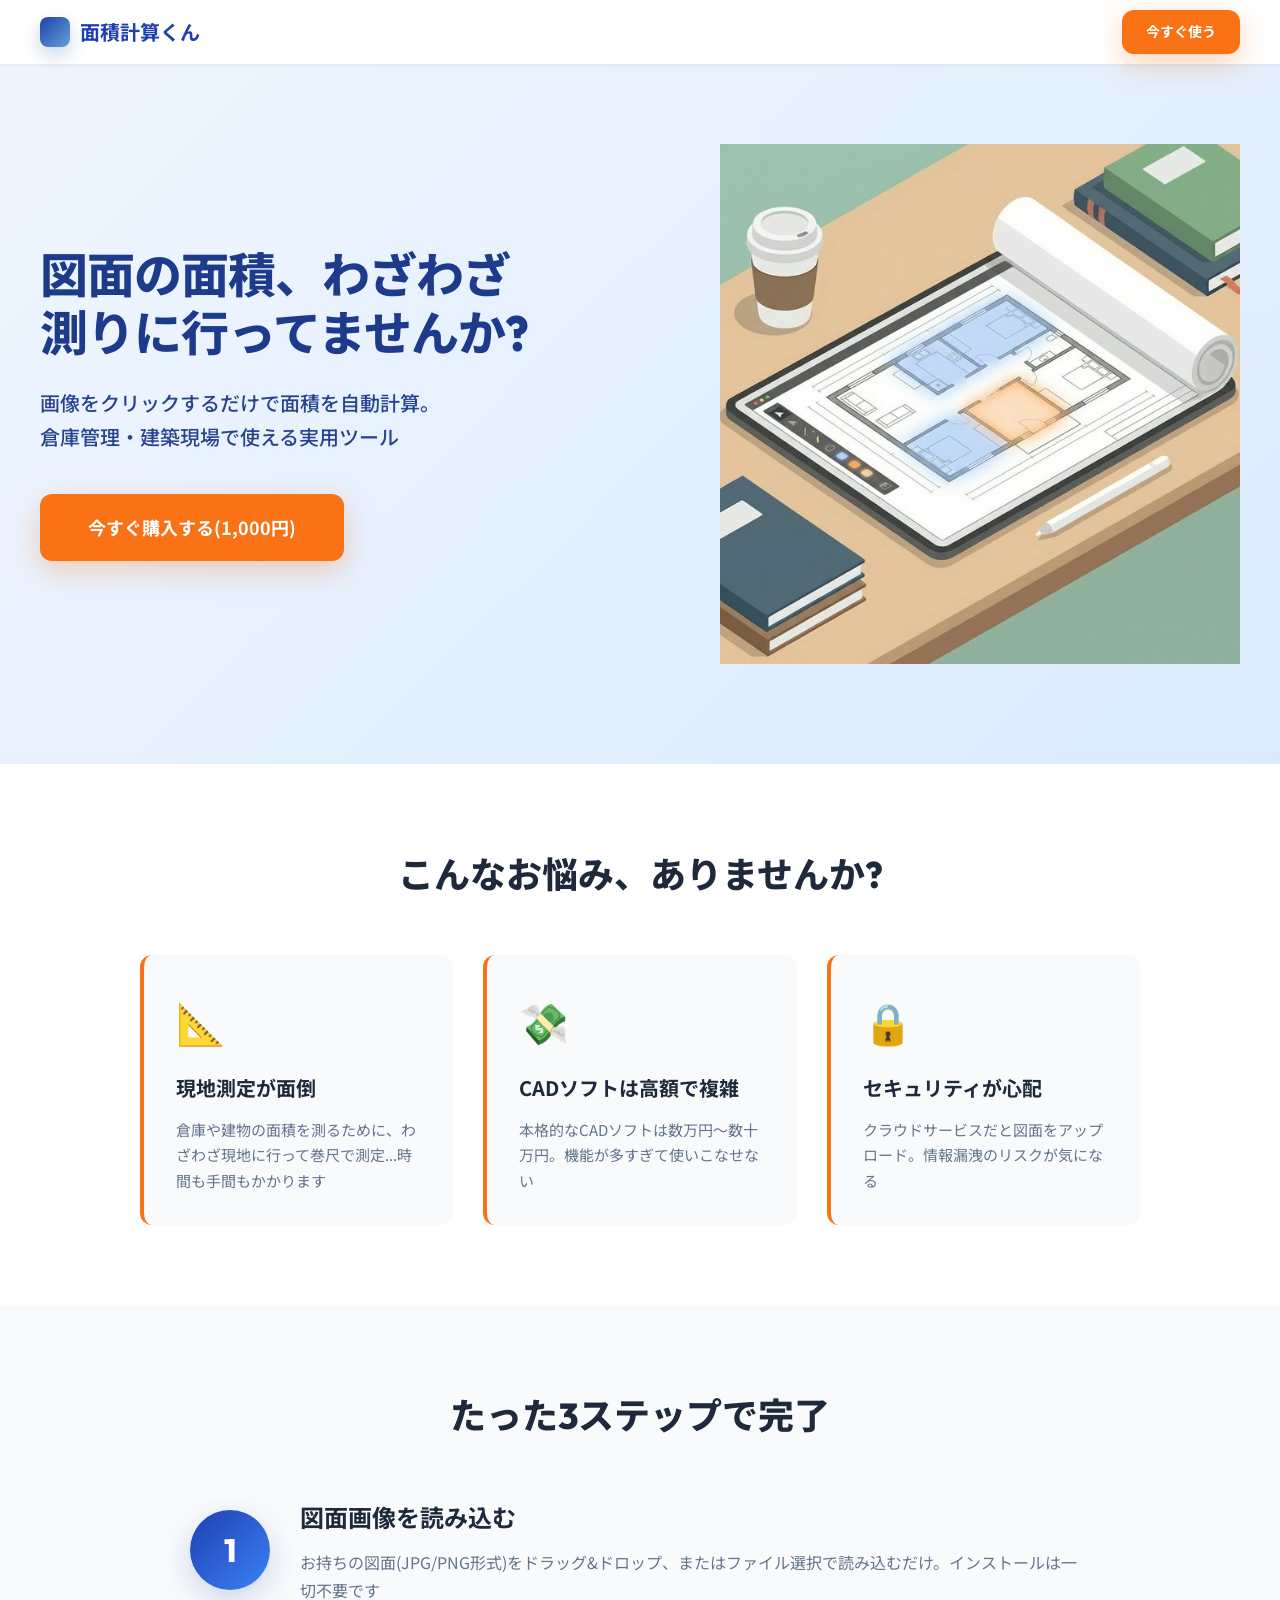
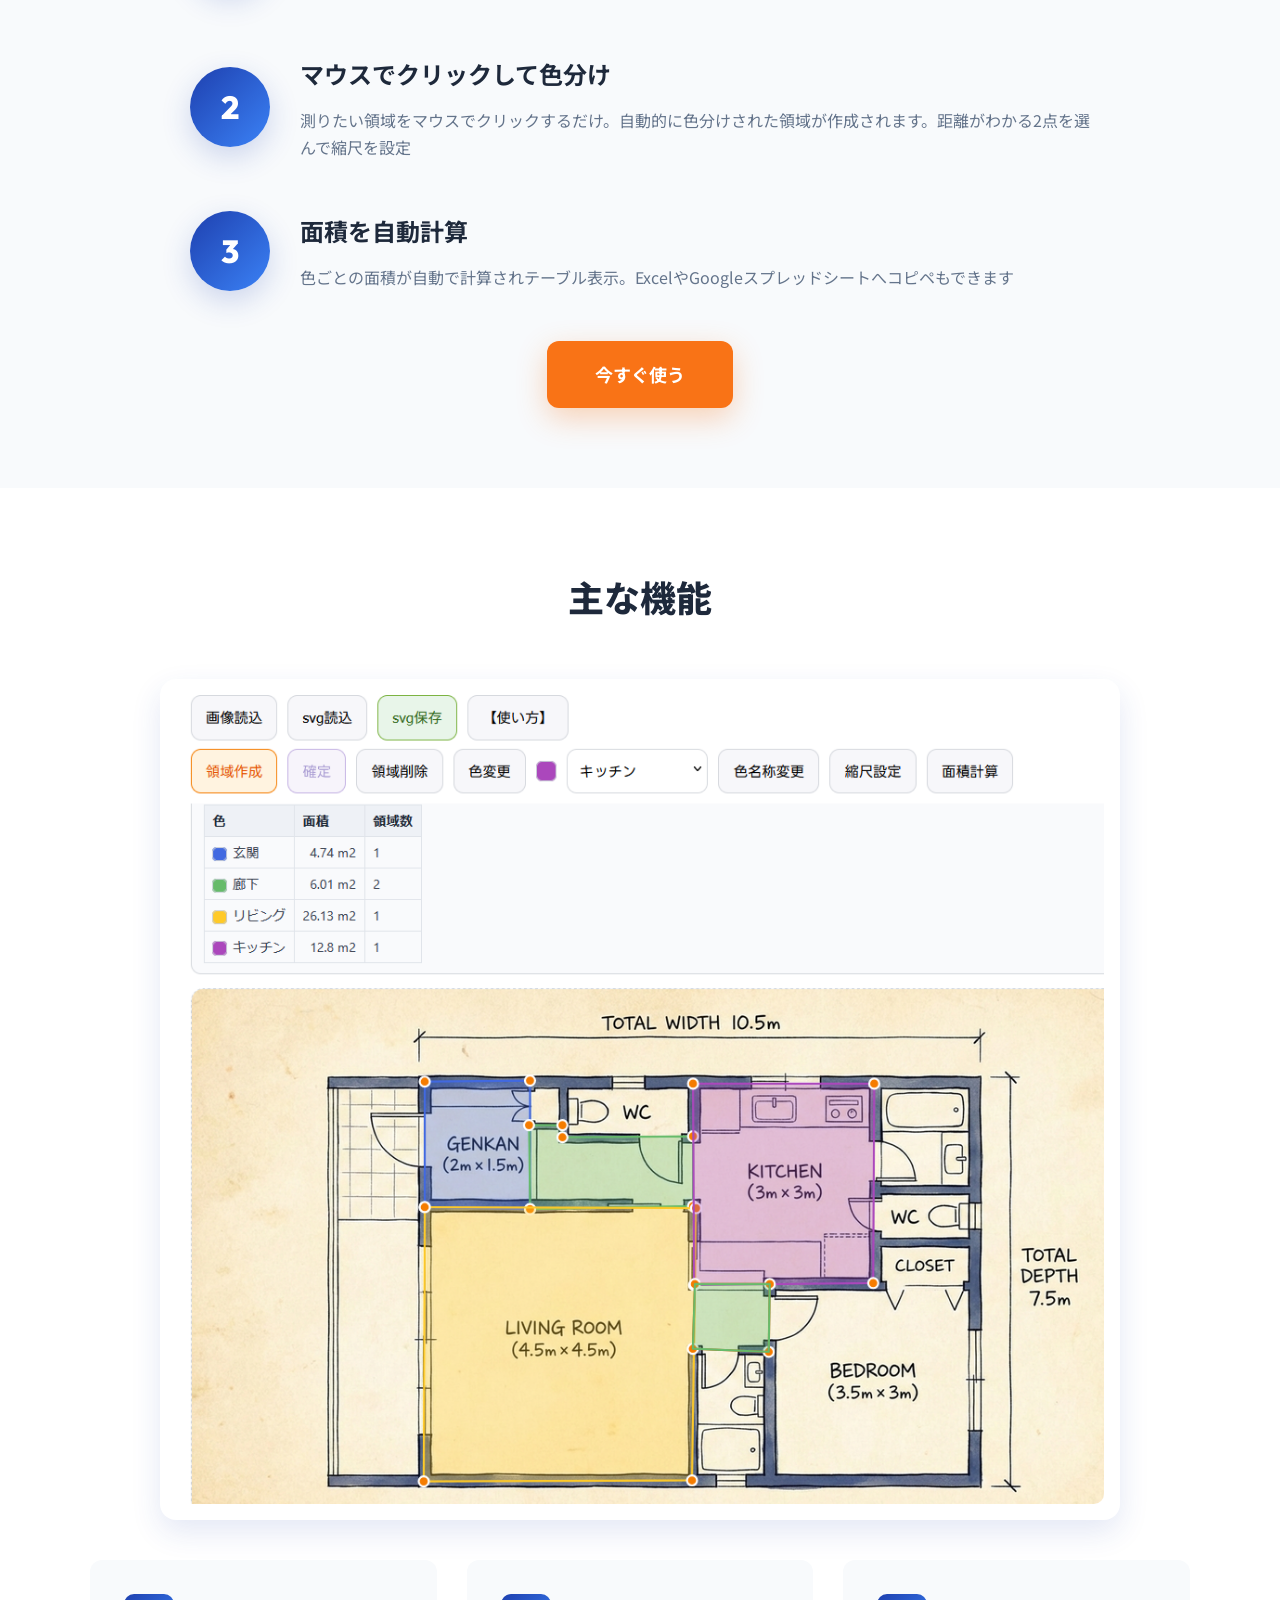
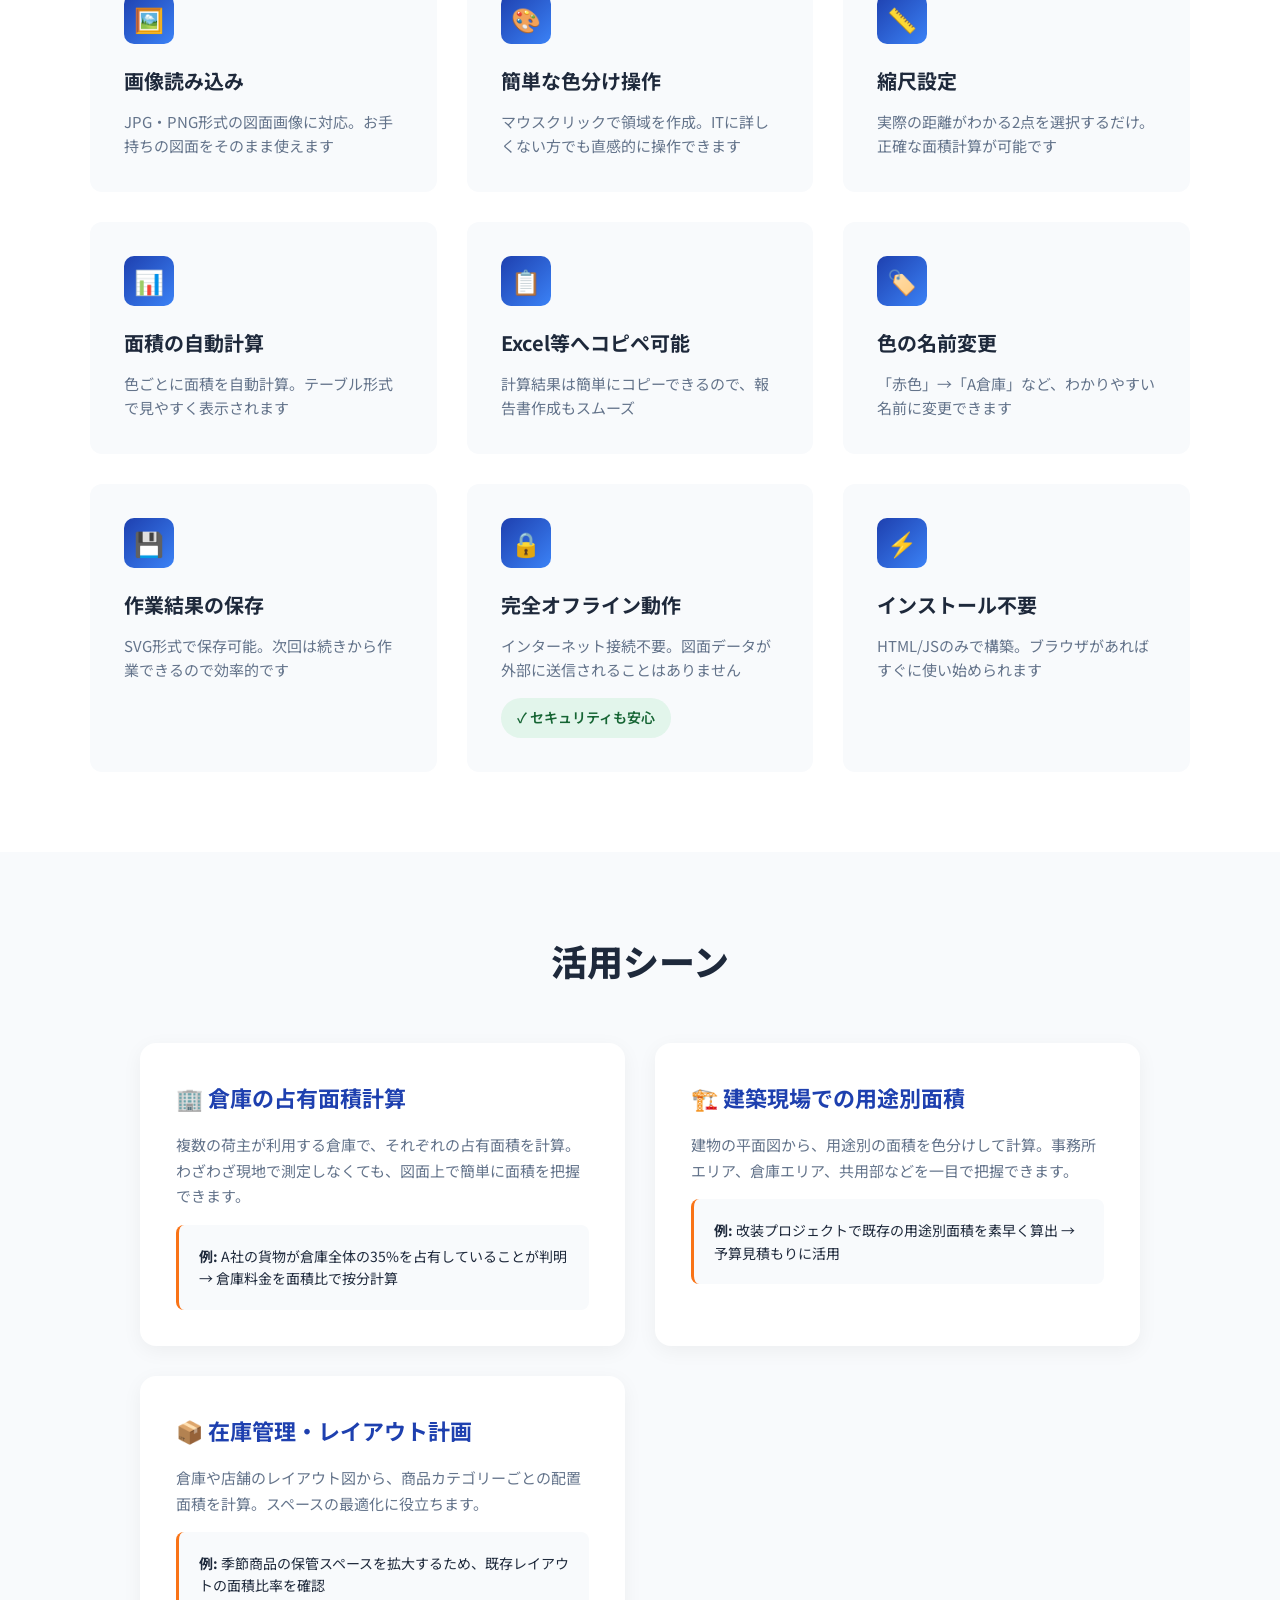
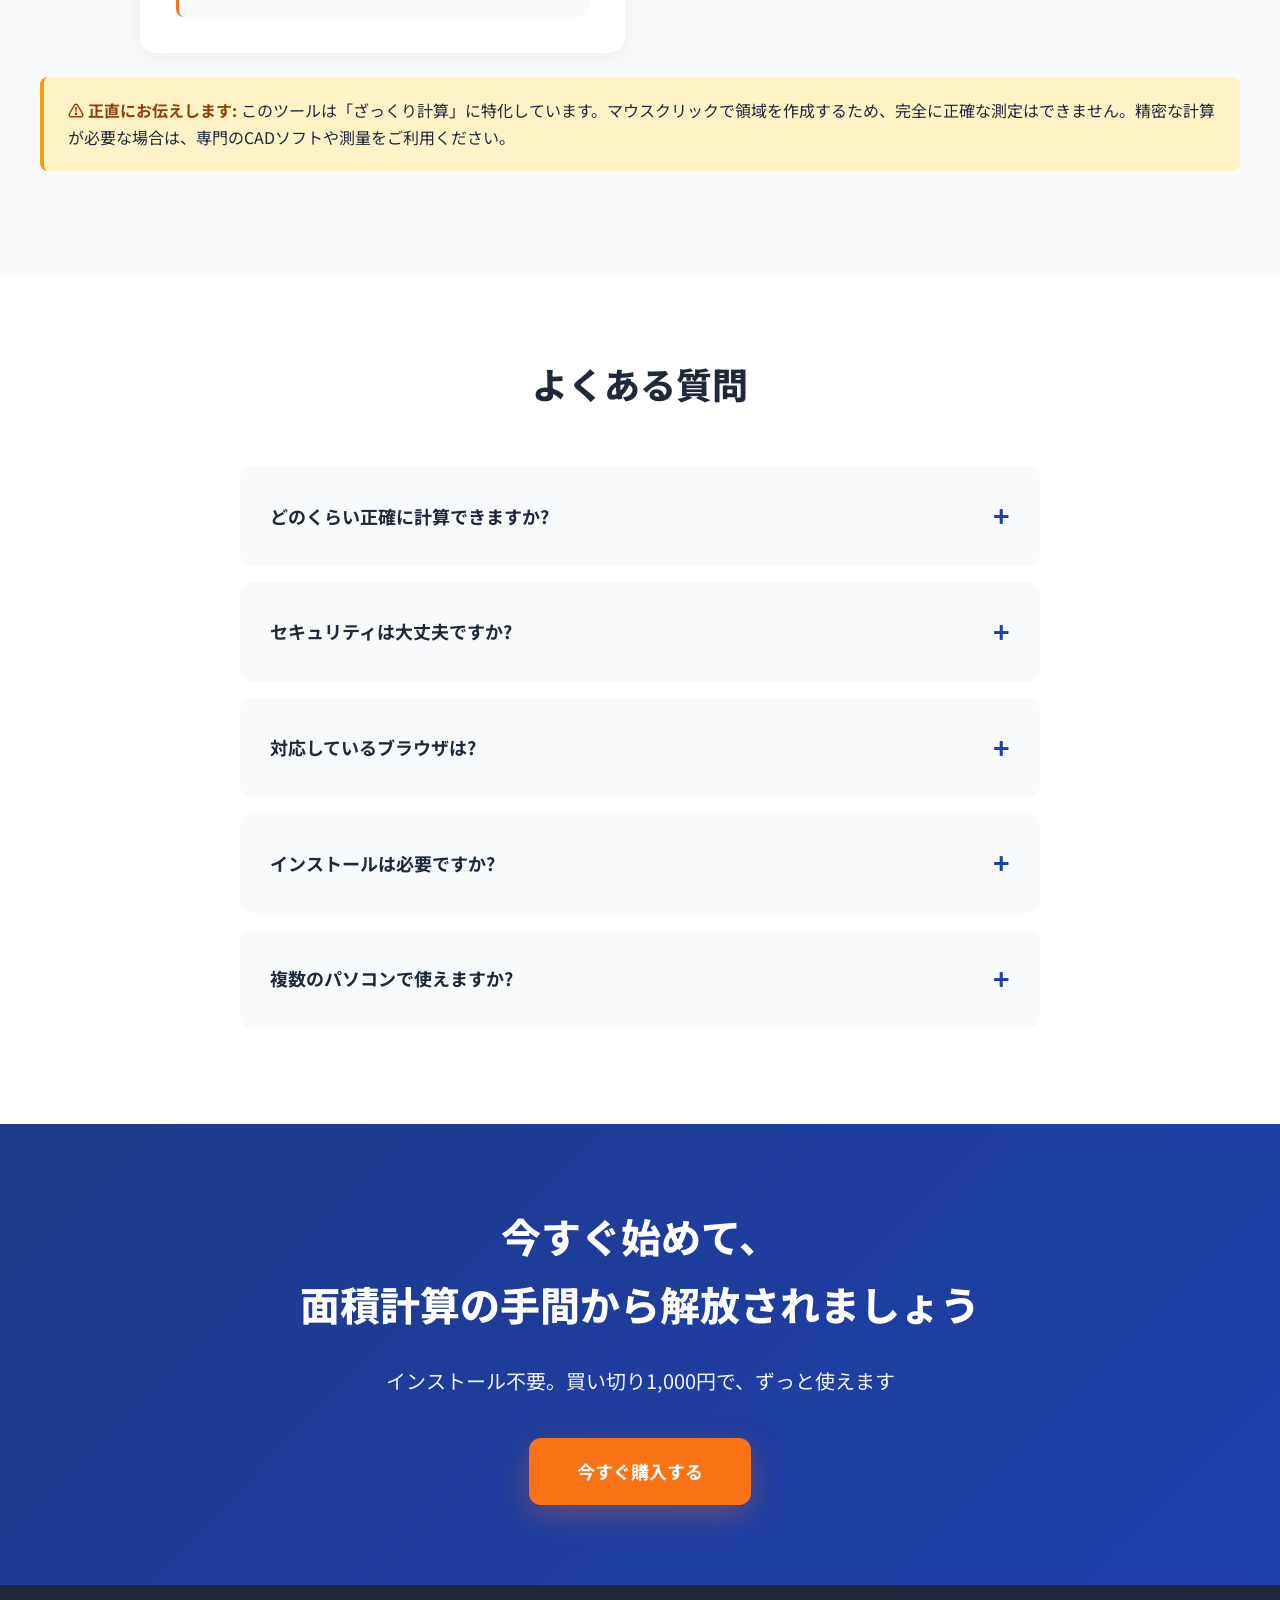
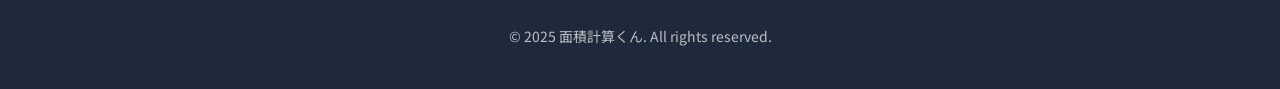
==== commit 7a2c1147: "購入リンクをboothに変更" ====
--- a/index.html
+++ b/index.html
@@ -14,7 +14,7 @@
             <span class="brand-mark"></span>
             面積計算くん
         </div>
-        <a href="https://note.com/rom_nt/n/n052481c26ba8" class="cta-button" target="_blank" rel="noopener noreferrer">今すぐ使う</a>
+        <a href="https://benri-soft.booth.pm/items/8011512" class="cta-button" target="_blank" rel="noopener noreferrer">今すぐ使う</a>
     </div>
   </header>
     <!-- Hero Section -->
@@ -25,7 +25,7 @@
                     <!--<div class="hero-tag">🚀 インストール不要・すぐに使える</div>-->
                     <h1>図面の面積、わざわざ<br>測りに行ってませんか?</h1>
                     <p class="hero-subtitle">画像をクリックするだけで面積を自動計算。<br>倉庫管理・建築現場で使える実用ツール</p>
-                    <a href="https://note.com/rom_nt/n/n052481c26ba8" class="cta-button" target="_blank" rel="noopener noreferrer">今すぐ購入する(1,000円)</a>
+                    <a href="https://benri-soft.booth.pm/items/8011512" class="cta-button" target="_blank" rel="noopener noreferrer">今すぐ購入する(1,000円)</a>
                 </div>
                 <div class="hero-visual">
                     <img src="images/イメージイラスト.png" alt="面積計算くんのイメージイラスト">
@@ -85,7 +85,7 @@
                     </div>
                 </div>
             </div>
-            <a href="https://note.com/rom_nt/n/n052481c26ba8" class="cta-button" target="_blank" rel="noopener noreferrer">今すぐ使う</a>
+            <a href="https://benri-soft.booth.pm/items/8011512" class="cta-button" target="_blank" rel="noopener noreferrer">今すぐ使う</a>
         </div>
     </section>
 
@@ -215,13 +215,6 @@
                         </div>
                 </div>
                 <div class="faq-item">
-                    <div class="faq-question">購入後のサポートはありますか?</div>
-                    <div class="faq-answer">
-                        <div class="faq-answer-content">
-                            noteの購入ページから質問を受け付けています。基本的な使い方については、ツール内にヘルプも用意しています。</div>
-                        </div>
-                </div>
-                <div class="faq-item">
                     <div class="faq-question">複数のパソコンで使えますか?</div>
                     <div class="faq-answer">
                         <div class="faq-answer-content">
@@ -237,7 +230,7 @@
         <div class="container">
             <h2>今すぐ始めて、<br>面積計算の手間から解放されましょう</h2>
             <p>インストール不要。買い切り1,000円で、ずっと使えます</p>
-            <a href="https://note.com/rom_nt/n/n052481c26ba8" class="cta-button" target="_blank" rel="noopener noreferrer">noteで購入する</a>
+            <a href="https://benri-soft.booth.pm/items/8011512" class="cta-button" target="_blank" rel="noopener noreferrer">今すぐ購入する</a>
         </div>
     </section>
 
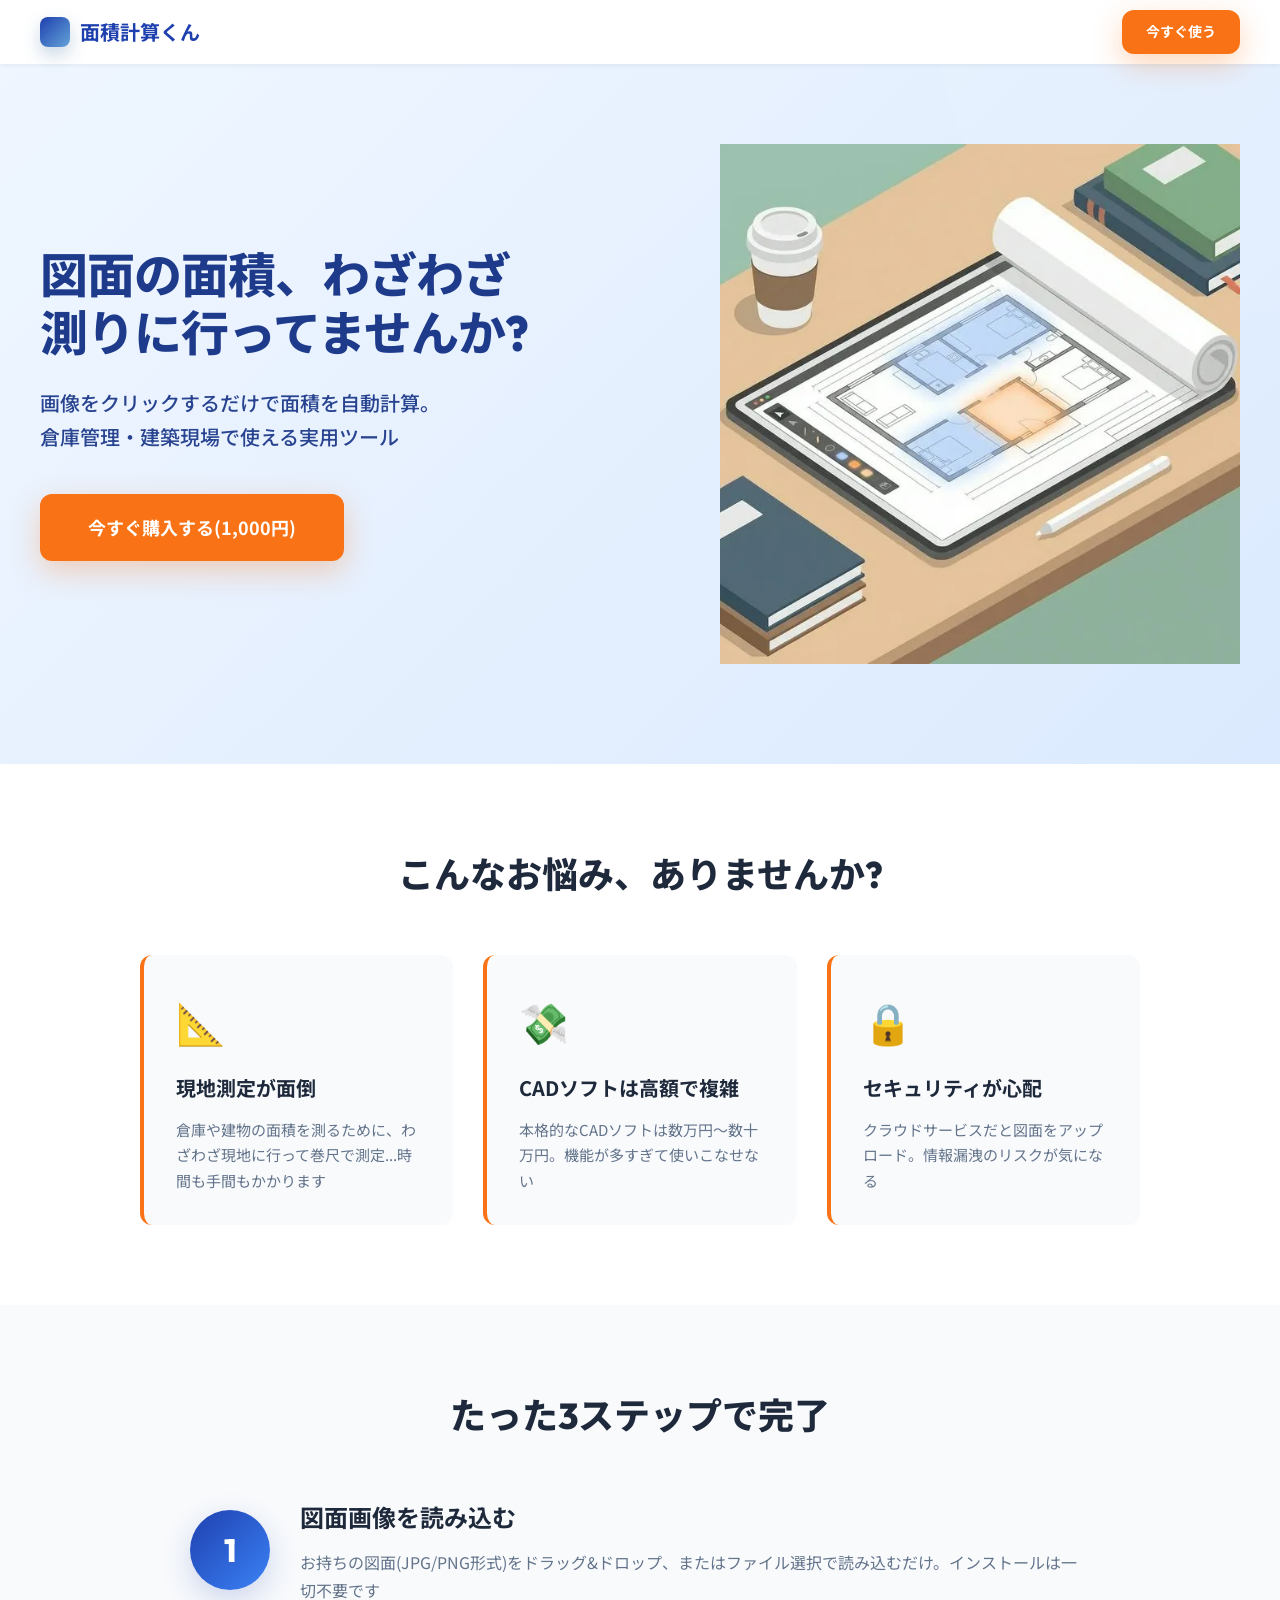
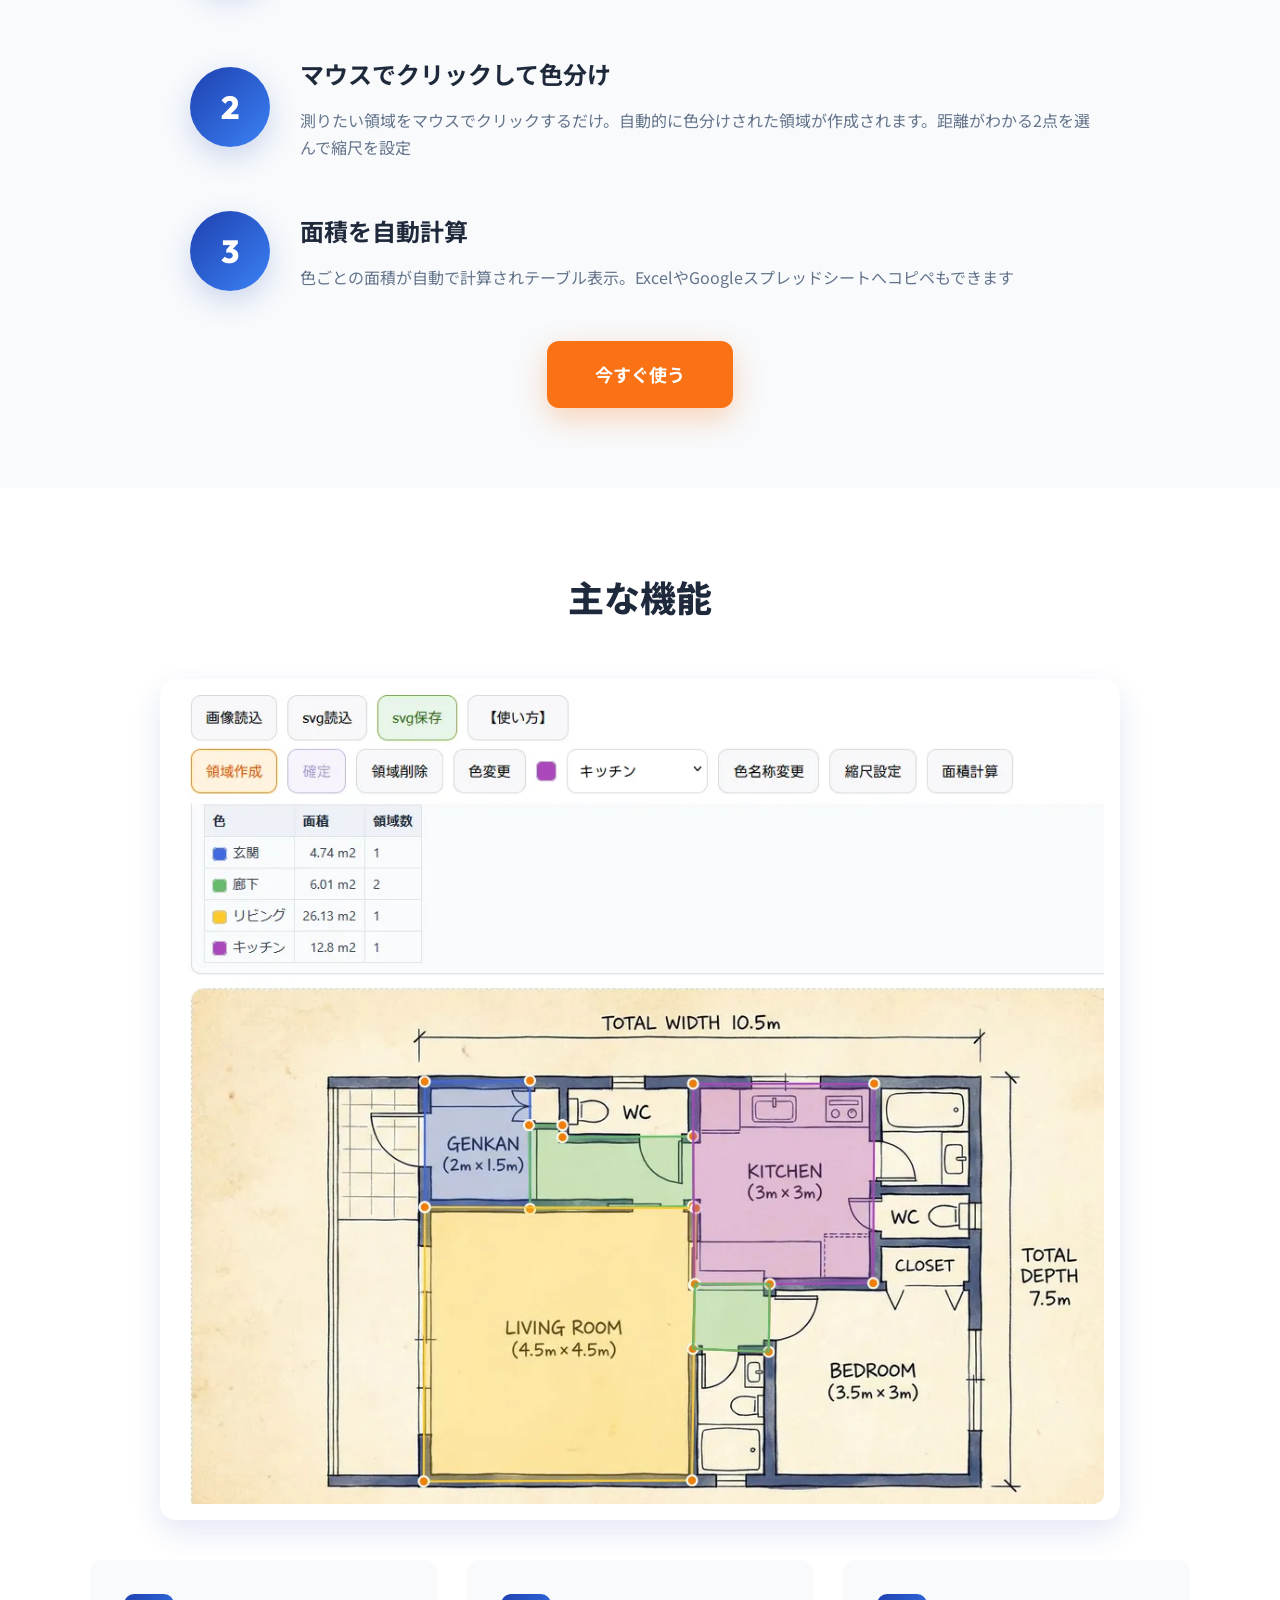
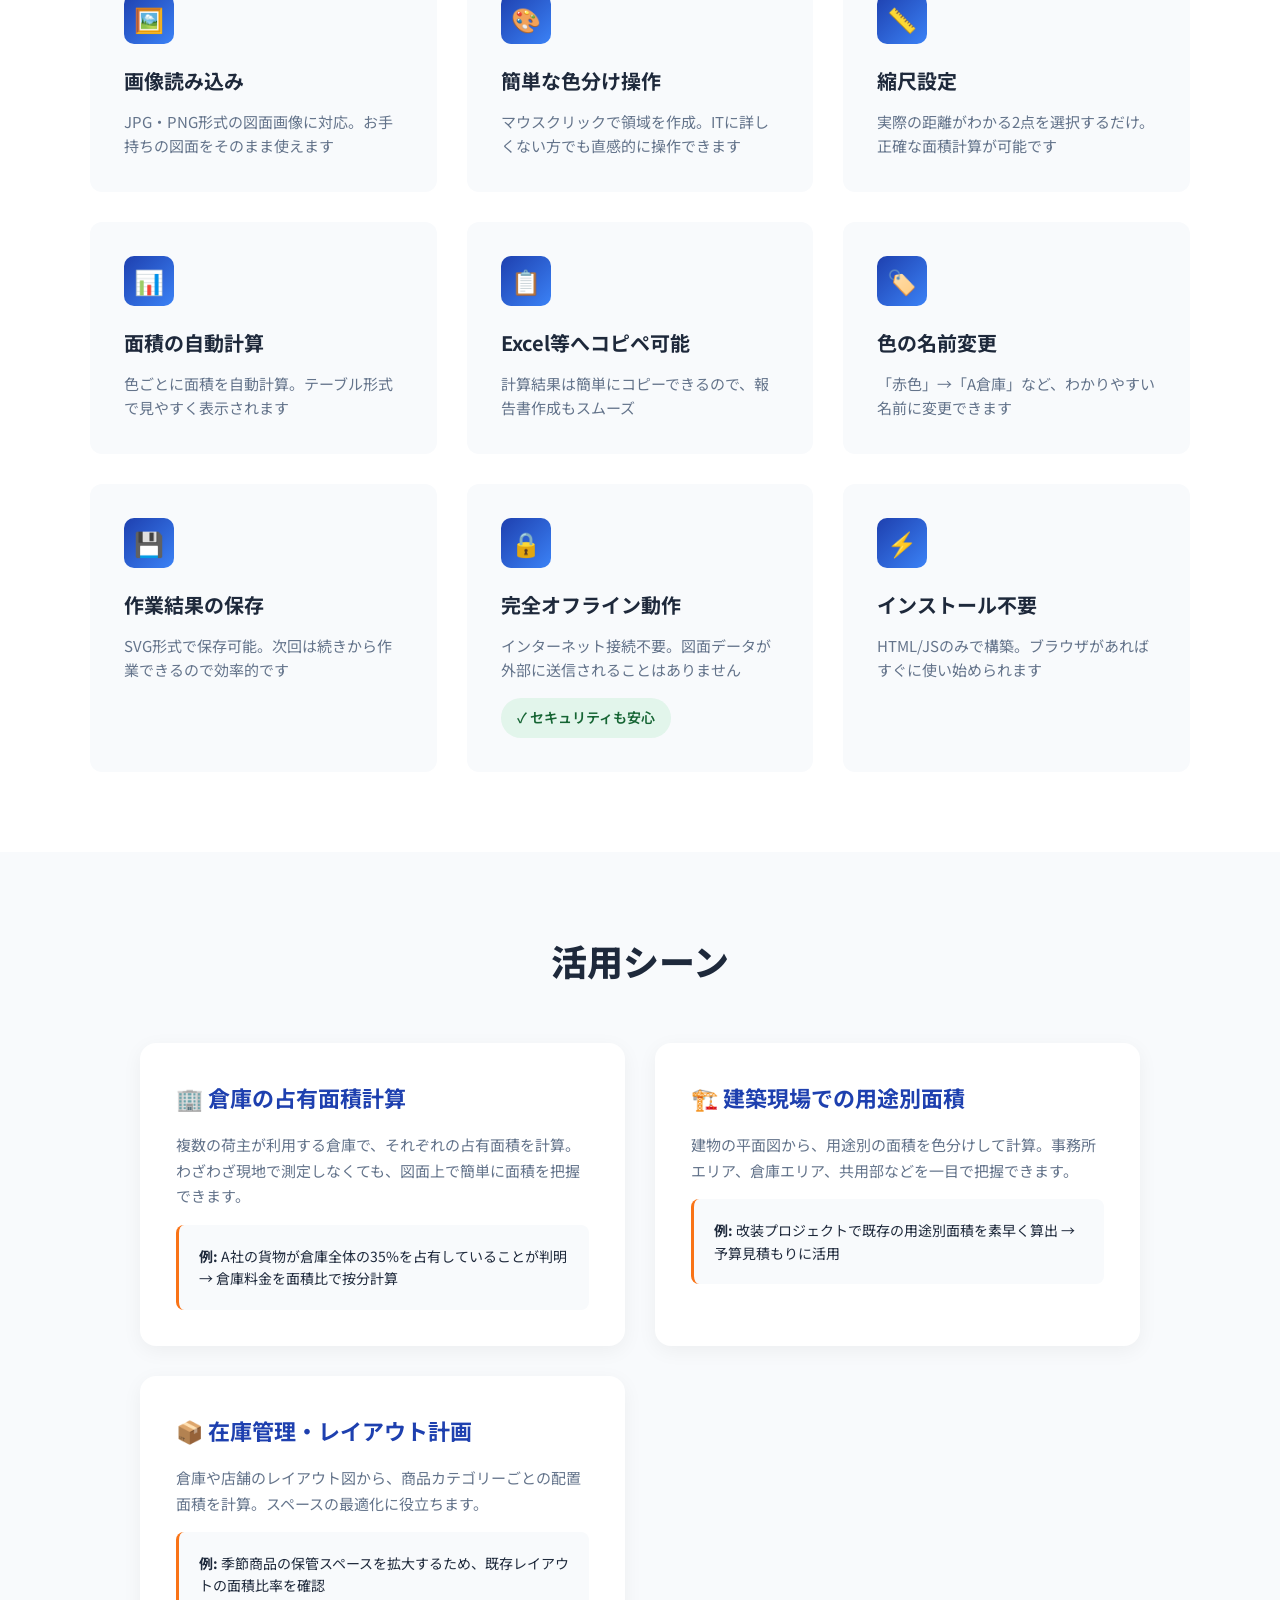
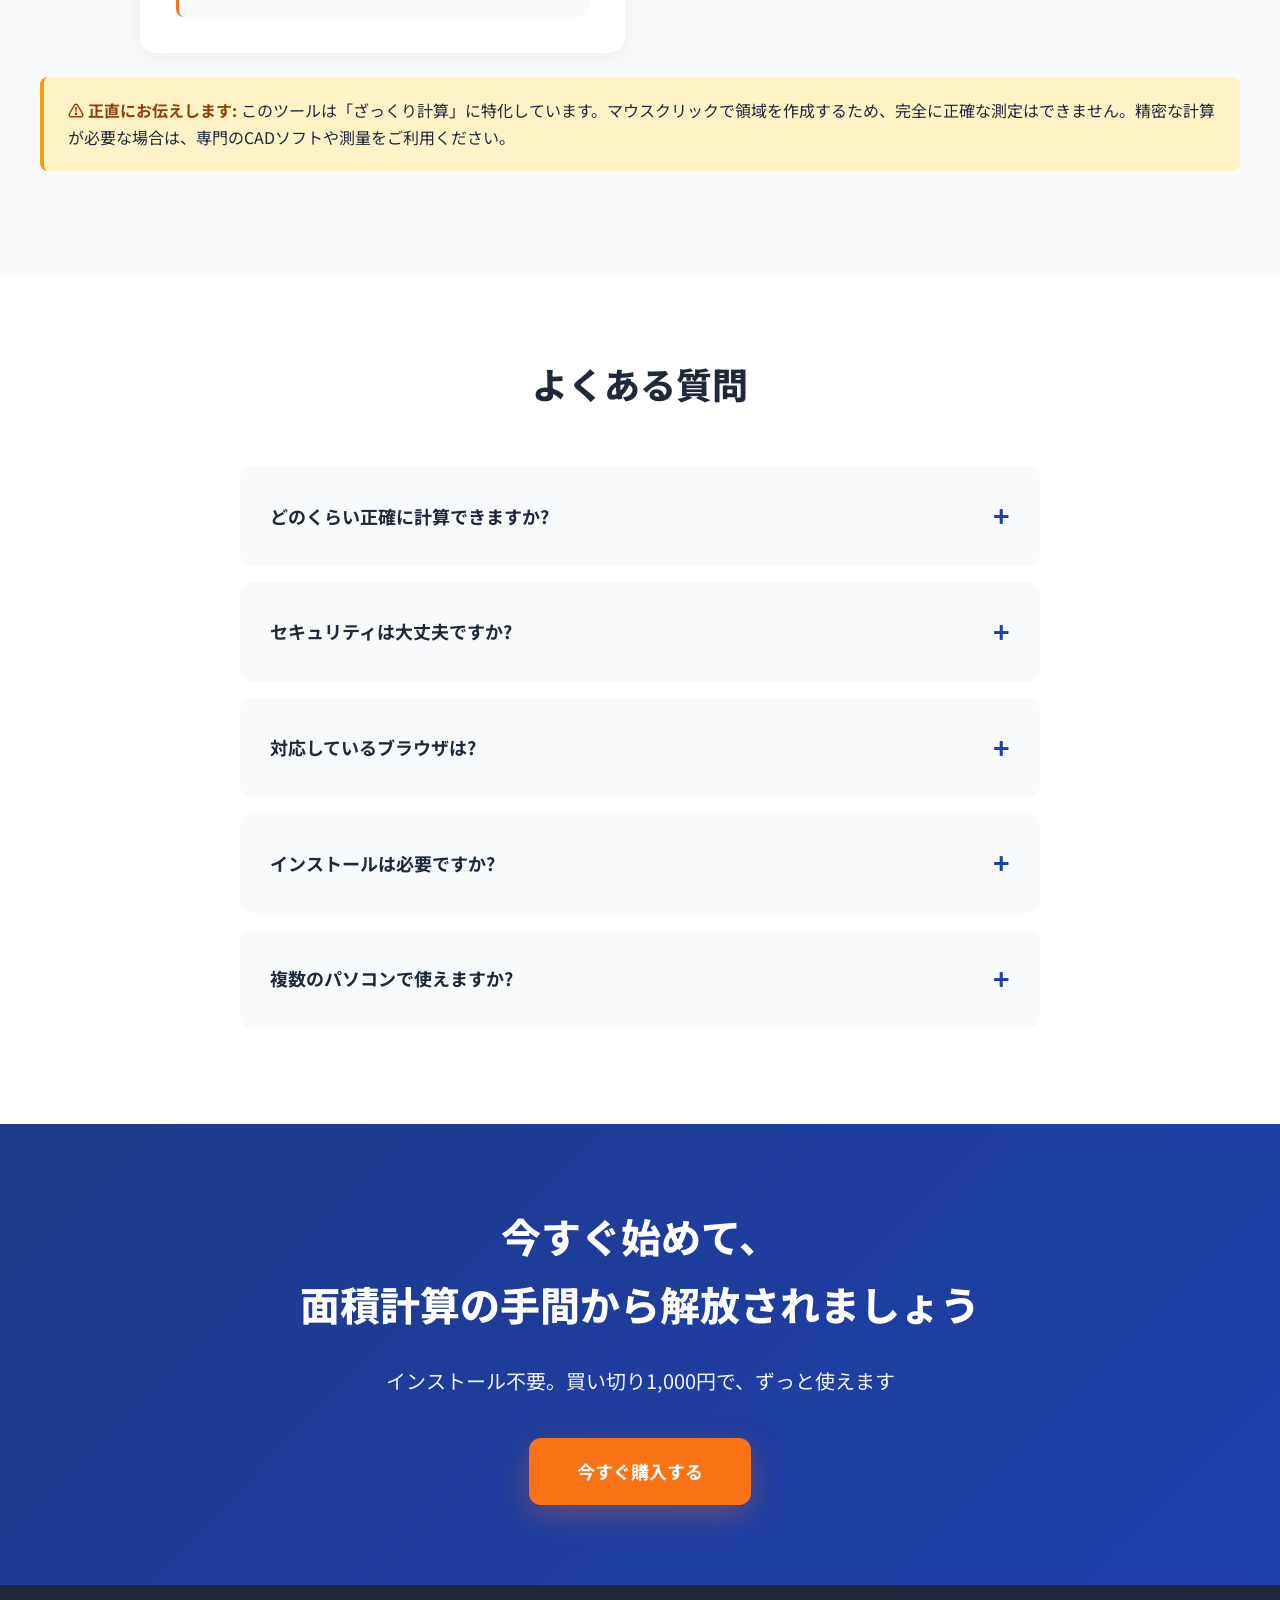
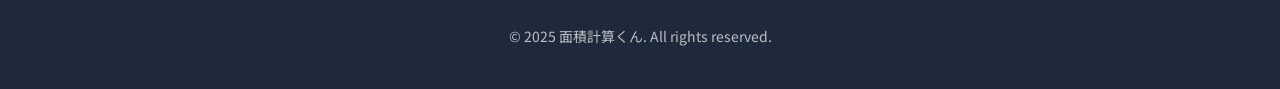
==== commit 6f50eb17: "画像をwebpへ変更" ====
--- a/index.html
+++ b/index.html
@@ -3,7 +3,7 @@
 <head>
     <meta charset="UTF-8">
     <meta name="viewport" content="width=device-width, initial-scale=1.0">
-    <title>面積計算くん - クリックするだけで面積管理</title>
+    <title>面積計算くん - クリックするだけで色分け面積管理</title>
     <link href="https://fonts.googleapis.com/css2?family=Noto+Sans+JP:wght@400;500;700;900&family=Outfit:wght@600;800&display=swap" rel="stylesheet">
     <link rel="stylesheet" href="/css/style.css">
 </head>
@@ -14,6 +14,7 @@
             <span class="brand-mark"></span>
             面積計算くん
         </div>
+        
         <a href="https://benri-soft.booth.pm/items/8011512" class="cta-button" target="_blank" rel="noopener noreferrer">今すぐ使う</a>
     </div>
   </header>
@@ -28,7 +29,7 @@
                     <a href="https://benri-soft.booth.pm/items/8011512" class="cta-button" target="_blank" rel="noopener noreferrer">今すぐ購入する(1,000円)</a>
                 </div>
                 <div class="hero-visual">
-                    <img src="images/イメージイラスト.png" alt="面積計算くんのイメージイラスト">
+                    <img src="images/イメージイラスト.webp" alt="面積計算くんのイメージイラスト">
                 </div>
             </div>
         </div>
@@ -94,7 +95,7 @@
         <div class="container">
             <h2 class="section-title">主な機能</h2>
             <div class="how-intro-image">
-                <img src="images/スクリーンショット.png" alt="面積計算くんの操作スクリーンショット">
+                <img src="images/スクリーンショット.webp" alt="面積計算くんの操作スクリーンショット">
             </div>
             <div class="features-grid">
                 <div class="feature-card">
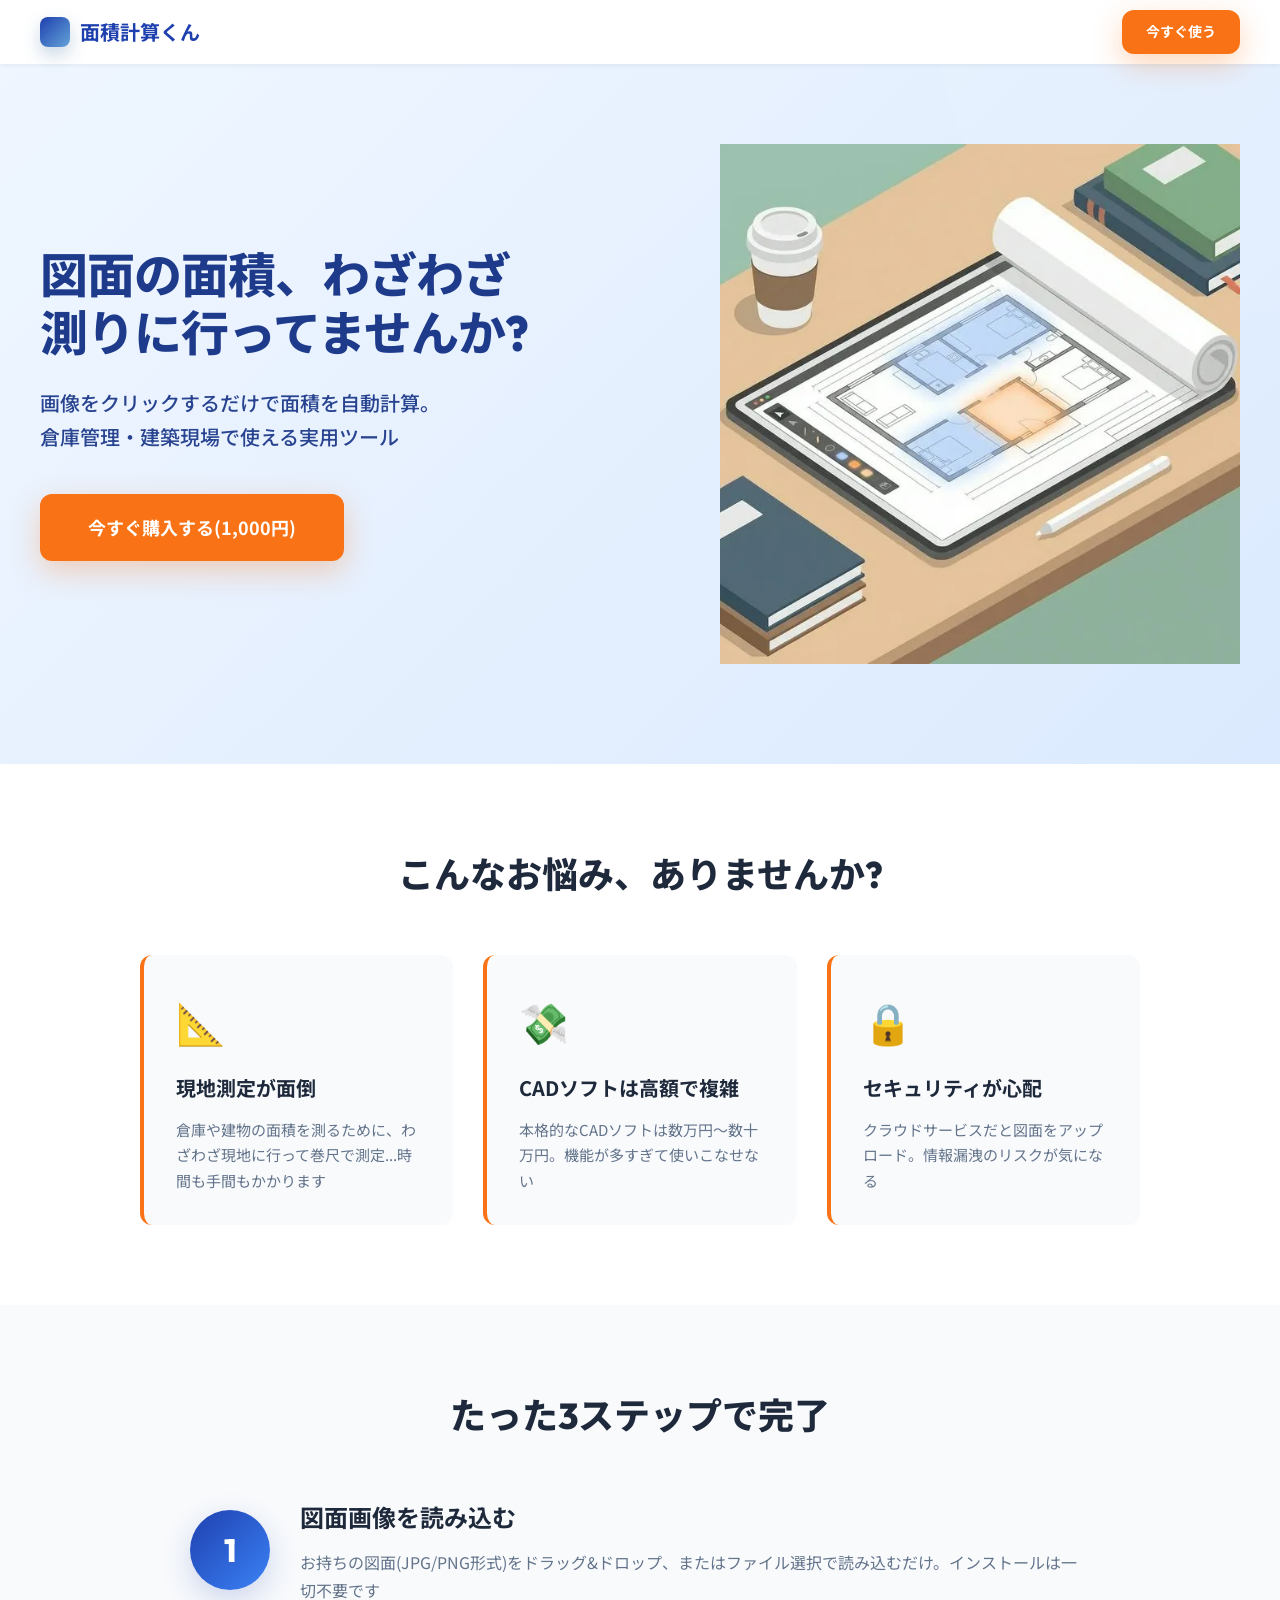
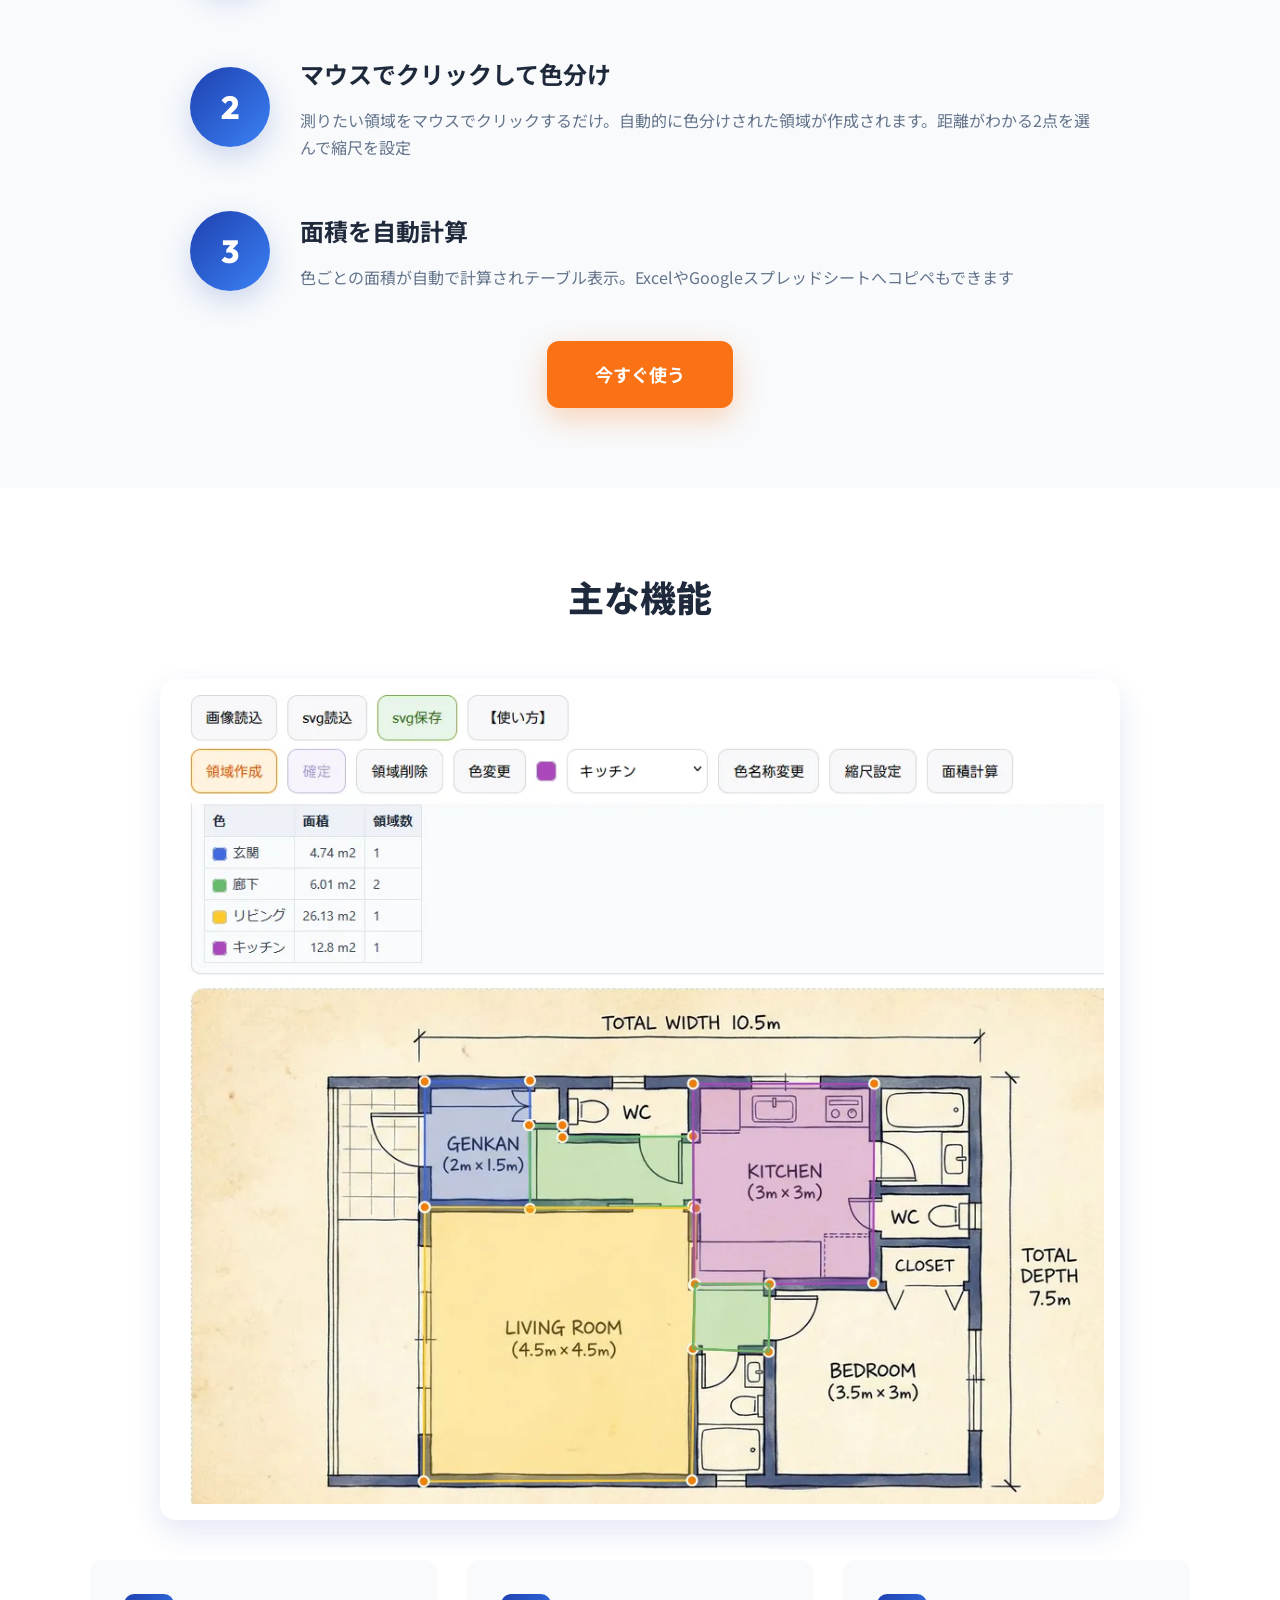
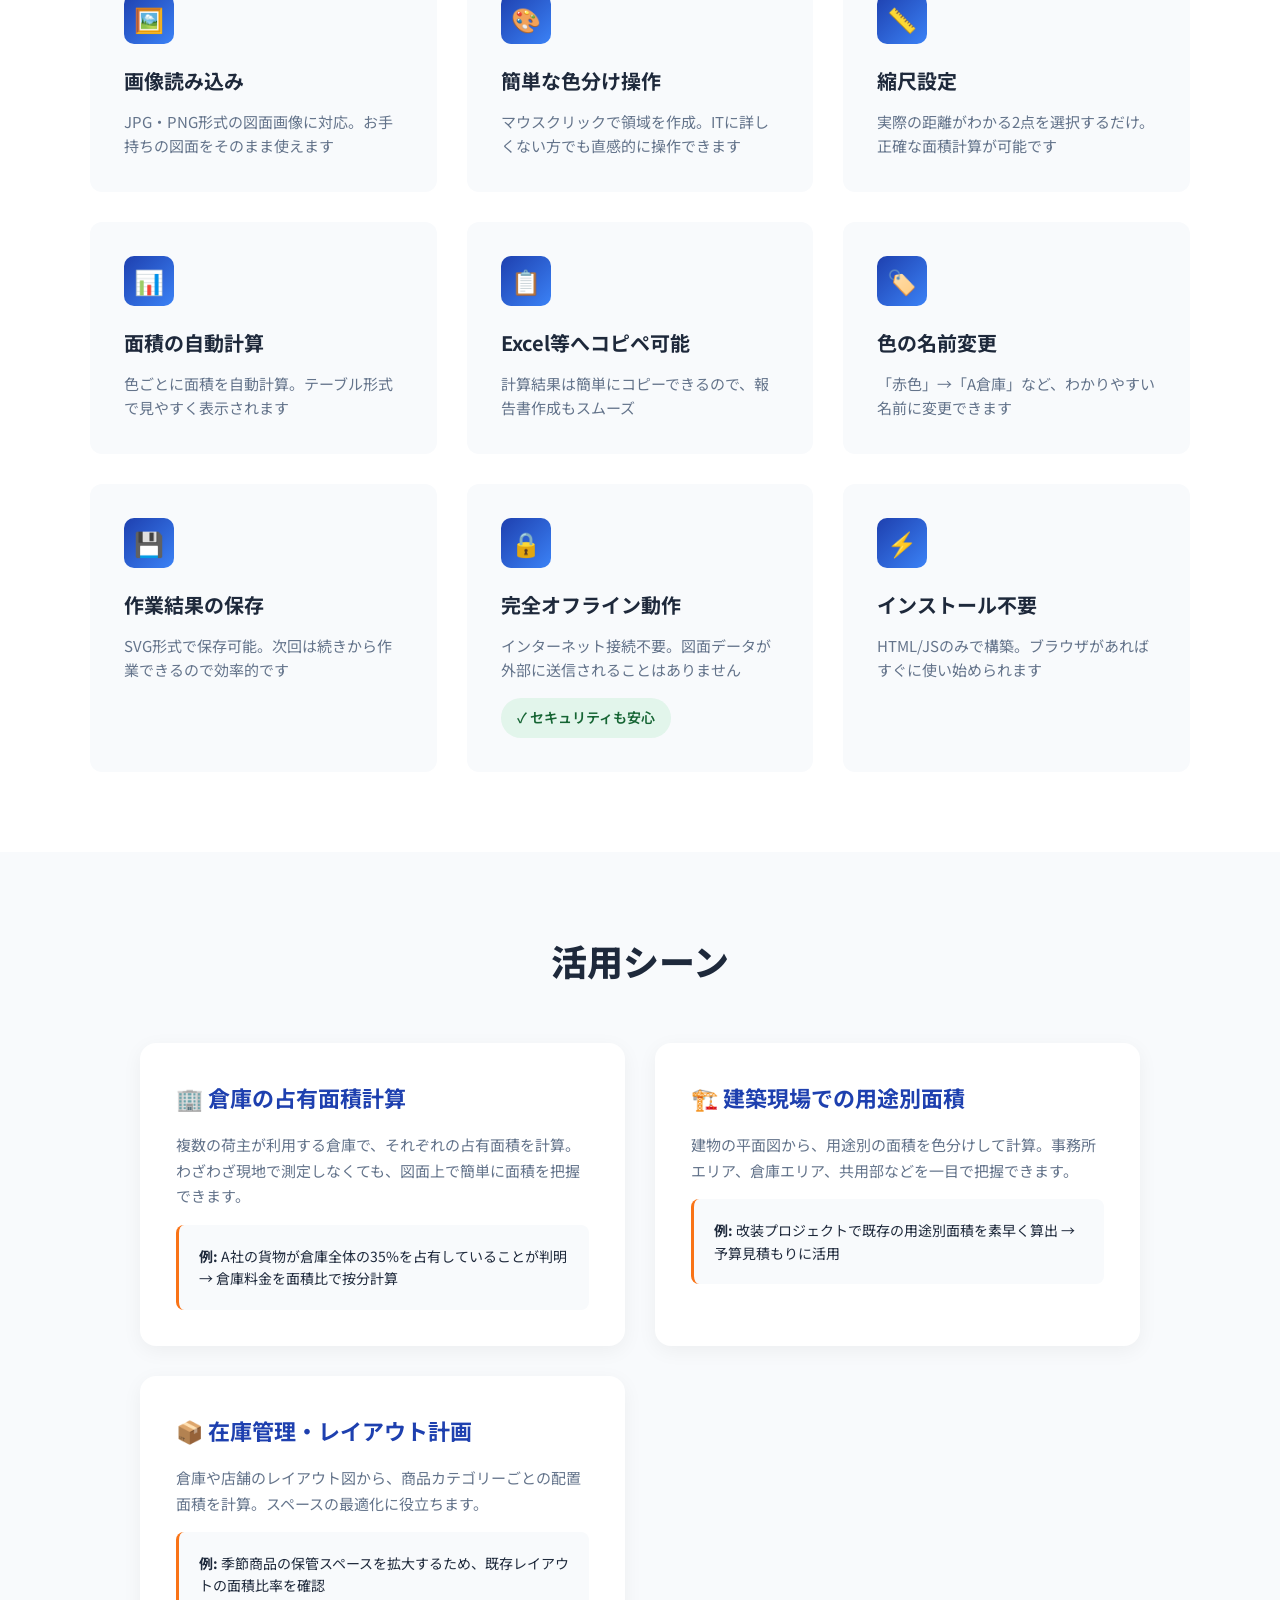
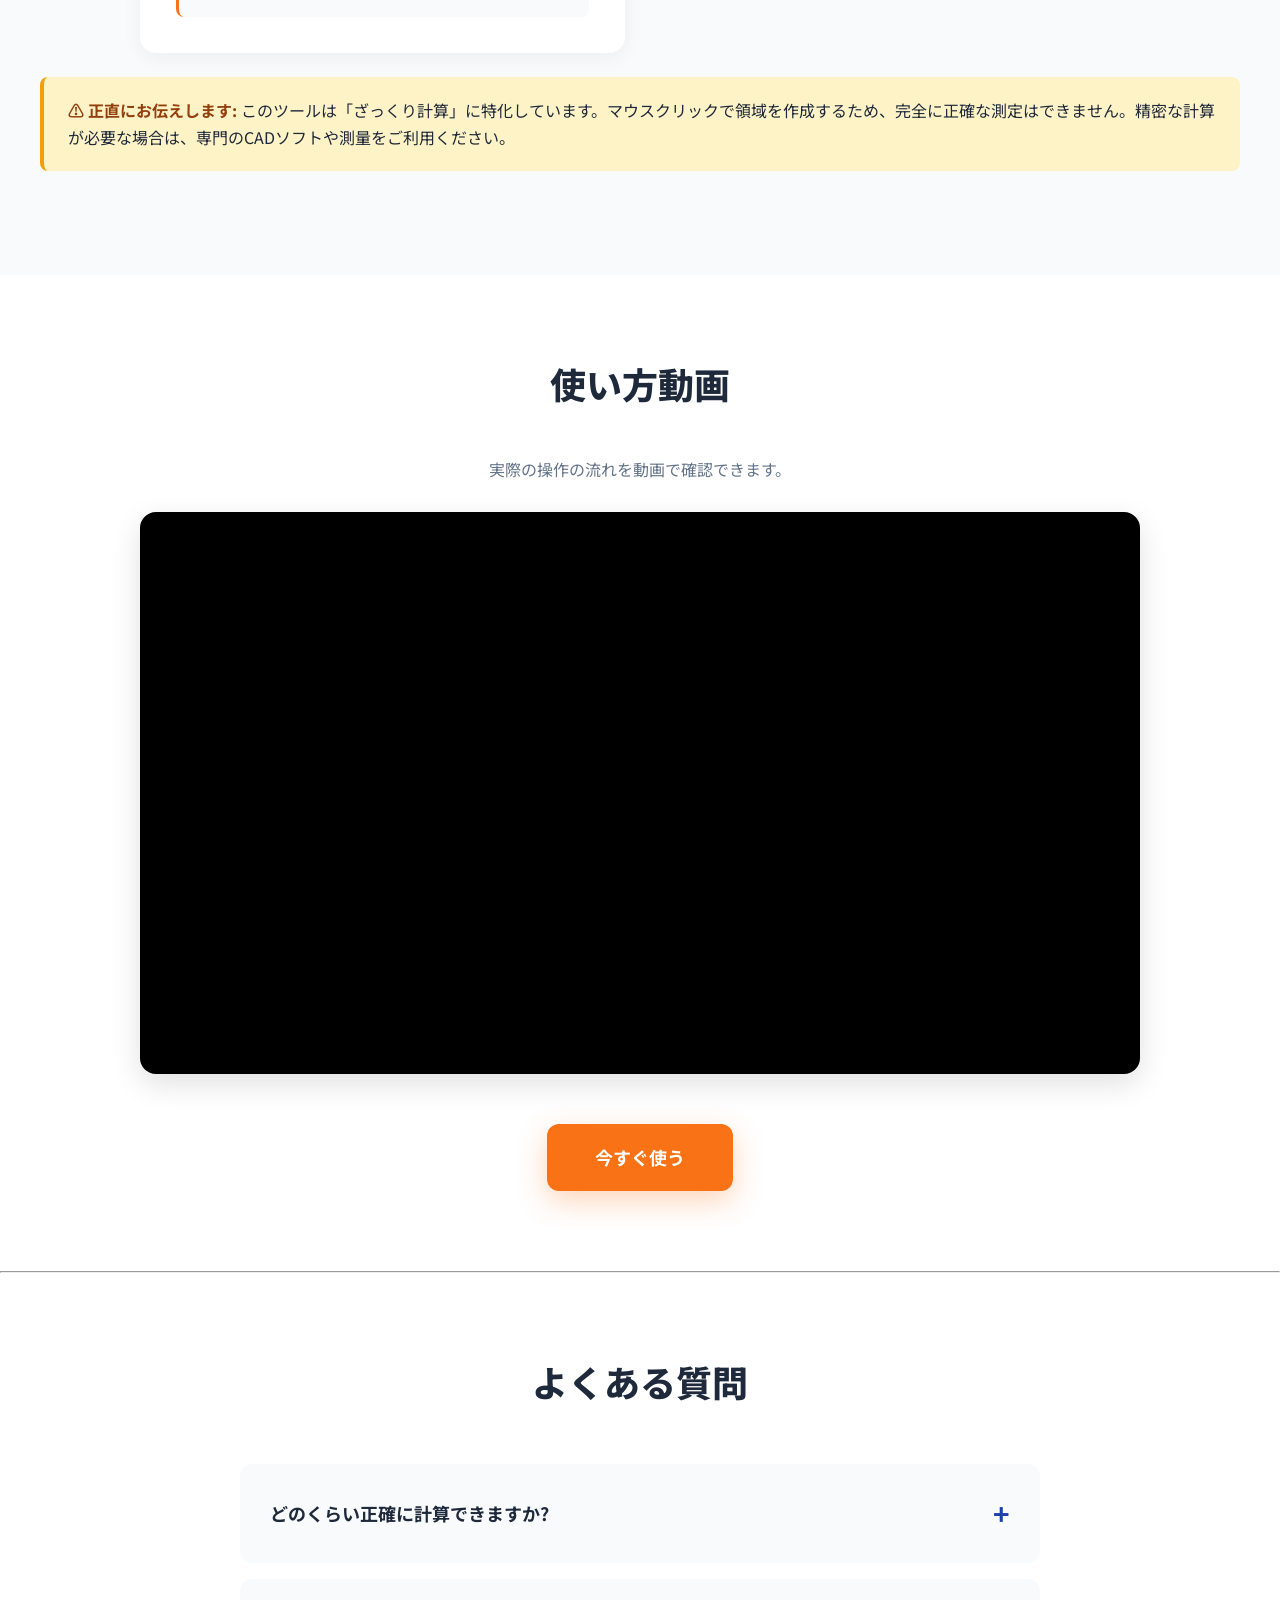
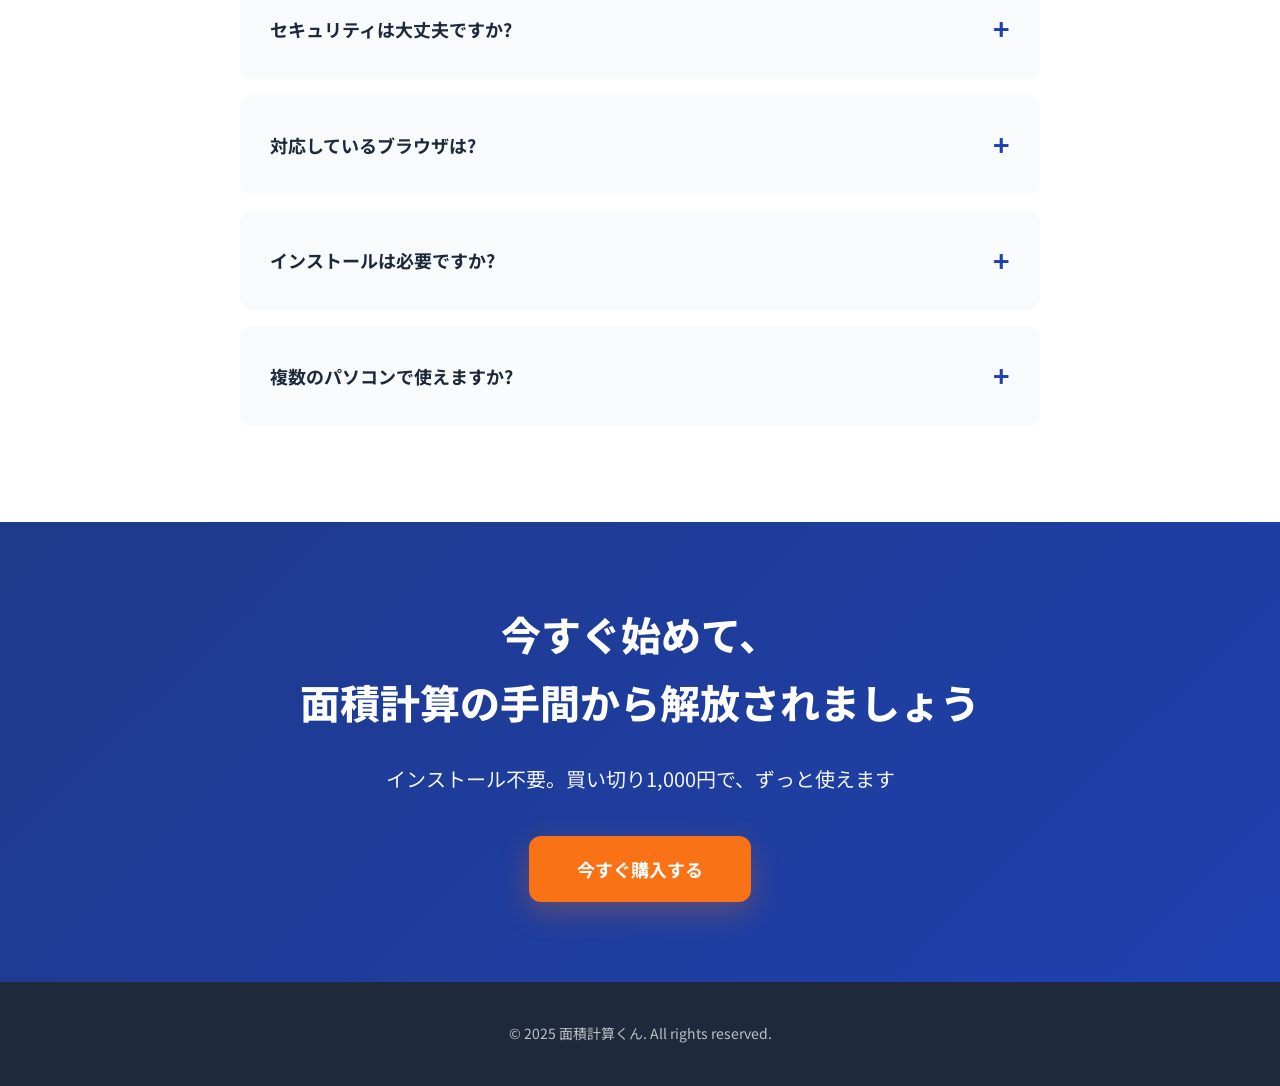
==== commit 5b157a39: "使い方動画を追加" ====
--- a/index.html
+++ b/index.html
@@ -180,8 +180,22 @@
             <div class="highlight-box">
                 <strong>⚠️ 正直にお伝えします:</strong> このツールは「ざっくり計算」に特化しています。マウスクリックで領域を作成するため、完全に正確な測定はできません。精密な計算が必要な場合は、専門のCADソフトや測量をご利用ください。
             </div>
-    </section>
-
+        </div>
+    </section>
+
+    <!-- Tutorial Video -->
+    <section class="video-section">
+        <div class="container">
+            <h2 class="section-title">使い方動画</h2>
+            <p class="section-lead">実際の操作の流れを動画で確認できます。</p>
+            <div class="video-frame">
+                <div style="padding:56.25% 0 0 0;position:relative;"><iframe src="https://player.vimeo.com/video/1169047497?badge=0&amp;autopause=0&amp;player_id=0&amp;app_id=58479" frameborder="0" allow="autoplay; fullscreen; picture-in-picture; clipboard-write; encrypted-media; web-share" referrerpolicy="strict-origin-when-cross-origin" style="position:absolute;top:0;left:0;width:100%;height:100%;" title="面積計算くんの使い方"></iframe></div><script src="https://player.vimeo.com/api/player.js"></script>
+            </div>
+            <a href="https://benri-soft.booth.pm/items/8011512" class="cta-button" target="_blank" rel="noopener noreferrer">今すぐ使う</a>
+        </div>
+        
+    </section>
+<hr>
     <!-- FAQ -->
     <section class="faq-section">
         <div class="container">
--- a/css/style.css
+++ b/css/style.css
@@ -304,6 +304,11 @@
             width: fit-content;
             margin: 10px auto 0;
         }
+        .video-section .cta-button {
+            display: block;
+            width: fit-content;
+            margin: 50px auto 0;
+        }
 
         .step {
             display: flex;
@@ -442,6 +447,29 @@
             line-height: 1.6;
         }
 
+        /* Tutorial Video */
+        .video-section {
+            background: white;
+            padding: 80px 20px;
+        }
+
+        .section-lead {
+            max-width: 900px;
+            margin: -10px auto 28px;
+            text-align: center;
+            color: var(--text-gray);
+            font-size: 16px;
+        }
+
+        .video-frame {
+            max-width: 1000px;
+            margin: 0 auto;
+            border-radius: 16px;
+            overflow: hidden;
+            background: #000;
+            box-shadow: 0 10px 30px rgba(0, 0, 0, 0.12);
+        }
+
         /* FAQ */
         .faq-section {
             background: white;
@@ -567,6 +595,10 @@
                 font-size: 28px;
             }
 
+            .section-lead {
+                font-size: 15px;
+            }
+
             .step {
                 flex-direction: column;
                 text-align: center;
